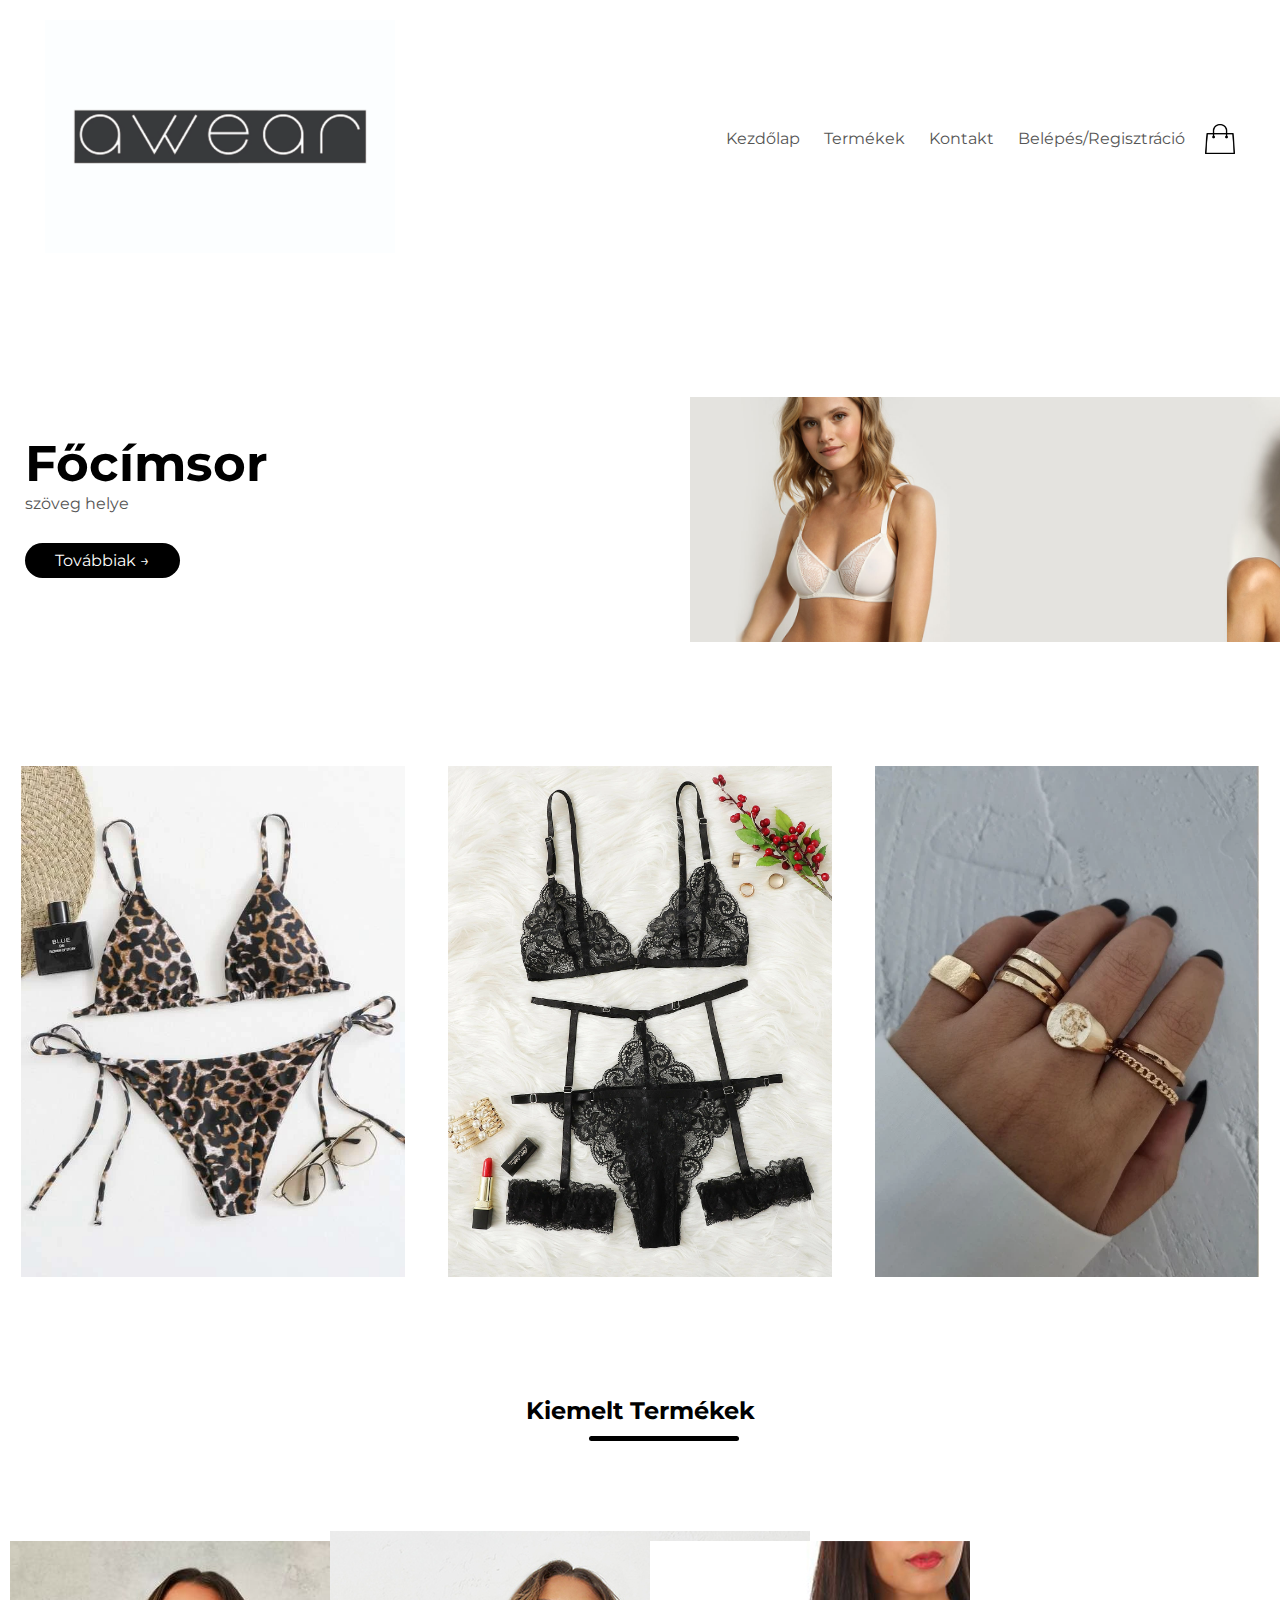
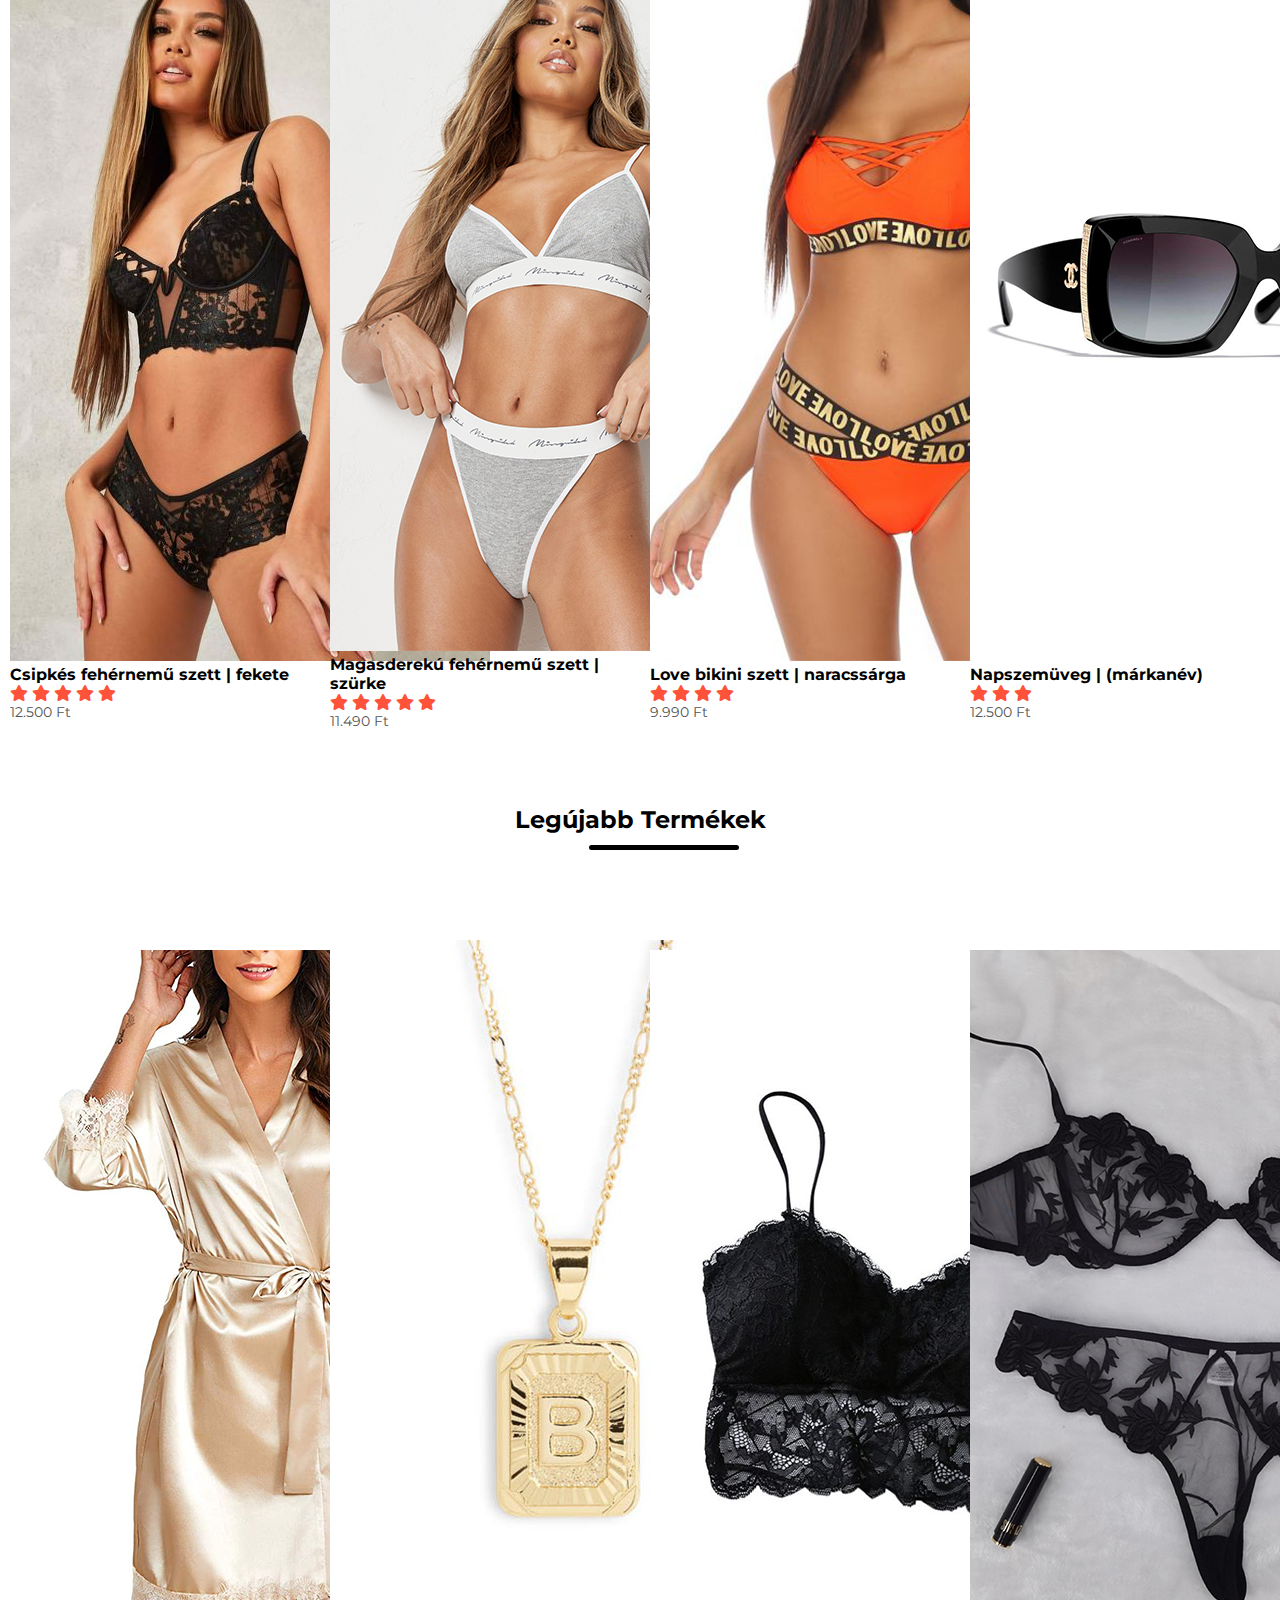
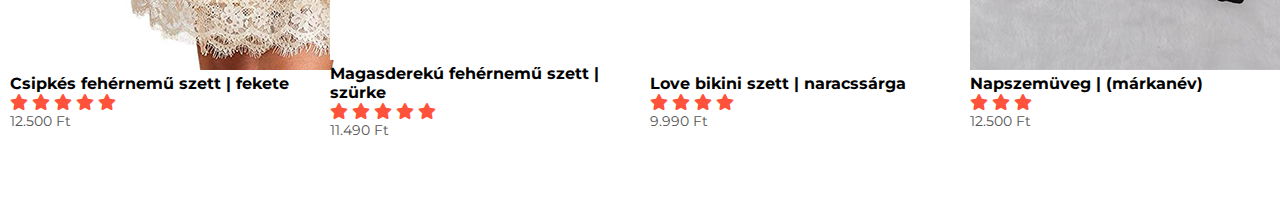
==== index.html @ 9d250541 "Add files via upload" ====
<!DOCTYPE html>
<html lang="en">
<head>
  <meta charset="utf-8">
  <title>Webshop | Ecommerce Website Design </title>
  <link rel="stylesheet" href="style.css">
  <link rel="preconnect" href="https://fonts.gstatic.com">
<link href="https://fonts.googleapis.com/css2?family=Montserrat:wght@400;500;600;700&display=swap" rel="stylesheet">
<link rel="stylesheet" href="https://pro.fontawesome.com/releases/v5.10.0/css/all.css"
</head>
<body>
  
  <div class="header">
       
  <div class="container">
    <div class="navbar">
      <div class="logo">
        <img src="Images/logo.jpg" width="350px">
      </div>
      <nav>
        <ul>
          <li><a href="">Kezdőlap</a></li>
          <li><a href="">Termékek</a></li>
          <li><a href="">Kontakt</a></li>
          <li><a href="">Belépés/Regisztráció</a></li>
        </ul>
      </nav>
      <img src="Images/cart.png" width="30px" height="30px">
    </div>
    <div class="row">
      <div class="col-2">
        <h1>Főcímsor</h1>
        <p>szöveg helye</p>
        <a href="" class="button">Továbbiak &#8594;</a>
      </div>
      <div class="col-2">
        <img src="Images/poster.jpg">
       </div>
    </div>
  </div>
  </div>
  
  <!----- featured categories ------>
    <div class="categories">
      <div class="small-contanier">
         <div class="row">
        <div class="col-3">
          <img src="Images/swimwear.webp">
        </div>
        <div class="col-3">
          <img src="Images/women.webp">  
        </div>
        <div class="col-3">
          <img src="Images/accessories.webp">
        </div>
      </div>
     
      </div>
  
  </div>

  <!----- featured products ------>  
     <div class="small-contanier">
        <h2 class="title">Kiemelt Termékek</h2>
        <div class="row">
          <div class="col-4">
            <img src="Images/featured%20lingerie.jpg">
            <h4>Csipkés fehérnemű szett | fekete</h4>
            <div class="rating">
            <i class="fa fa-star" aria-hidden="true"></i>
            <i class="fa fa-star" aria-hidden="true"></i>
            <i class="fa fa-star" aria-hidden="true"></i>
            <i class="fa fa-star" aria-hidden="true"></i>
            <i class="fa fa-star" aria-hidden="true"></i>
            </div>
            <p>12.500 Ft</p>
          </div>
          <div class="col-4">
            <img src="Images/grey%20lingerie.jpg">
            <h4>Magasderekú fehérnemű szett | szürke</h4>
            <div class="rating">
            <i class="fa fa-star" aria-hidden="true"></i>
            <i class="fa fa-star" aria-hidden="true"></i>
            <i class="fa fa-star" aria-hidden="true"></i>
            <i class="fa fa-star" aria-hidden="true"></i>
            <i class="fa fa-star" aria-hidden="true"></i>
            </div>
            <p>11.490 Ft</p>
          </div>
          <div class="col-4">
            <img src="Images/orange%20swimsuit.jpg">
            <h4>Love bikini szett | naracssárga</h4>
            <div class="rating">
            <i class="fa fa-star" aria-hidden="true"></i>
            <i class="fa fa-star" aria-hidden="true"></i>
            <i class="fa fa-star" aria-hidden="true"></i>
            <i class="fa fa-star" aria-hidden="true"></i>
            </div>
            <p>9.990 Ft</p>
          </div>
          <div class="col-4">
            <img src="Images/sunglasses.jpg">
            <h4>Napszemüveg | (márkanév) </h4>
            <div class="rating">
            <i class="fa fa-star" aria-hidden="true"></i>
            <i class="fa fa-star" aria-hidden="true"></i>
            <i class="fa fa-star" aria-hidden="true"></i>
            </div>
            <p>12.500 Ft</p>
          </div>
       </div>
       <h2 class="title">Legújabb Termékek</h2>
           <div class="row">
          <div class="col-4">
            <img src="Images/robe.jpg">
            <h4>Csipkés fehérnemű szett | fekete</h4>
            <div class="rating">
            <i class="fa fa-star" aria-hidden="true"></i>
            <i class="fa fa-star" aria-hidden="true"></i>
            <i class="fa fa-star" aria-hidden="true"></i>
            <i class="fa fa-star" aria-hidden="true"></i>
            <i class="fa fa-star" aria-hidden="true"></i>
            </div>
            <p>12.500 Ft</p>
          </div>
          <div class="col-4">
            <img src="Images/neckless.jpg">
            <h4>Magasderekú fehérnemű szett | szürke</h4>
            <div class="rating">
            <i class="fa fa-star" aria-hidden="true"></i>
            <i class="fa fa-star" aria-hidden="true"></i>
            <i class="fa fa-star" aria-hidden="true"></i>
            <i class="fa fa-star" aria-hidden="true"></i>
            <i class="fa fa-star" aria-hidden="true"></i>
            </div>
            <p>11.490 Ft</p>
          </div>
          <div class="col-4">
            <img src="Images/bralett.jpg">
            <h4>Love bikini szett | naracssárga</h4>
            <div class="rating">
            <i class="fa fa-star" aria-hidden="true"></i>
            <i class="fa fa-star" aria-hidden="true"></i>
            <i class="fa fa-star" aria-hidden="true"></i>
            <i class="fa fa-star" aria-hidden="true"></i>
            </div>
            <p>9.990 Ft</p>
          </div>
          <div class="col-4">
            <img src="Images/fekete%20szett.jpg">
            <h4>Napszemüveg | (márkanév) </h4>
            <div class="rating">
            <i class="fa fa-star" aria-hidden="true"></i>
            <i class="fa fa-star" aria-hidden="true"></i>
            <i class="fa fa-star" aria-hidden="true"></i>
            </div>
            <p>12.500 Ft</p>
          </div>
  </div>
  
  
  
</body>
</html>
---- style.css ----
* {
  margin: 0;
  padding: 0;
  box-sizing: border-box;
}
body{
  font-family: 'Montserrat', sans-serif;
}

.navbar{
    display: flex;
    align-items: center;
    padding: 20px;
}
nav{
    flex: 1;
    text-align: right;
}
nav ul{
    display: inline-block;
    list-style-type: none;
  
}
nav ul li{
    display: inline-block;
    margin-right: 20px;
}
a{
    text-decoration: none;
    color: #555;
}
p{
    color: #555;
}
.container{
    max-width: 1300px;
    margin: auto;
    padding-left: 25px;
    padding-right: 25px;
}
.row{
    display: flex;
  align-items: center;
  flex-wrap: wrap;
  justify-content: space-around;
}
.col-2{
    flex-basis: 50%;
  min-width: 300px;
}
.col-2 img{
    max-width: 150%;
    padding: 50px; 0;
}
.col-2 h1{
    font-size: 50px;
    line-height: 60px;
}
.button{
    display: inline-block;
    background: #000000;
    color: #fff;
    padding: 8px 30px;
    margin: 30px 0;
    border-radius: 30px;
    transition: background 0.5s;
}
.button:hover{
    background: #979797;
}
.header{
    background: radial-gradient(#fff, #fff);
}
.header .row{
    margin-top: 70px;
}

.categories{
    margin: 70px 0;
}
.col-3{
    flex-basis: 30%;
    min-width: 250px;
  margin-bottom: 30px;
}
.col-3 img{
    width: 100%;
}
.small-container{
    max-width: 1080px;
    margin: auto;
    padding-left: 25px;
    padding-right: 25px;
}
.col-4{
    flex-basis: 25%;
    padding: 10px;
    min-width: 200px;
    margin-bottom: 50px;
    transition: transform 0.5s;
}
.col-4 img{
}
.title{
    text-align: center;
    margin: 0 auto 80px;
    position: relative;
    line-height: 60px;
    color: #000000;
  
}
.title::after{
    content: '';
    background: #000000;
    width: 150px;
    height: 5px;
    border-radius: 5px;
    position: absolute;
    bottom: 0;
    left: 46%;
    transform: translateX(-50);
}
.h4{
    color: #000000;
    font-weight: normal;
}
.col-4 p{
    font-size: 14px;
}
.rating .fa{
    color: #ff523b;
}
.col-4:hover{
    transform: translateY(-5px);
}
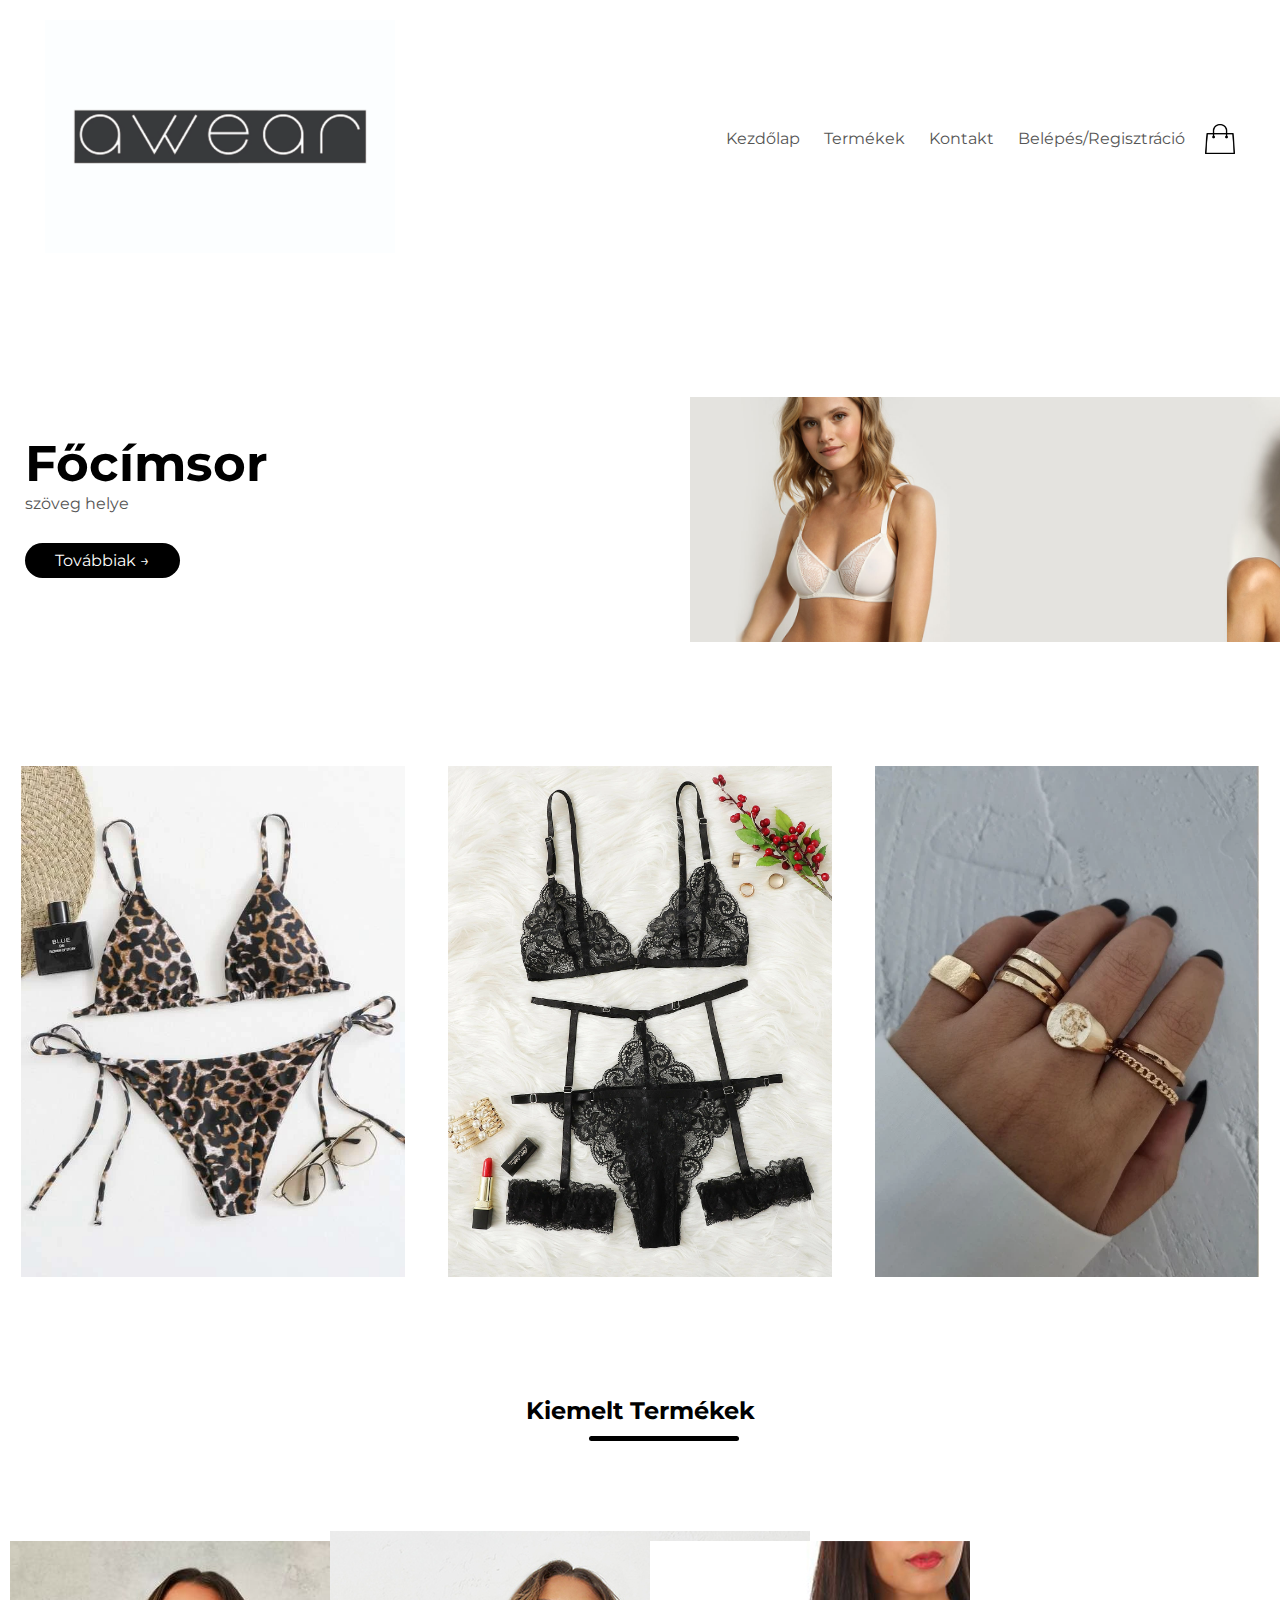
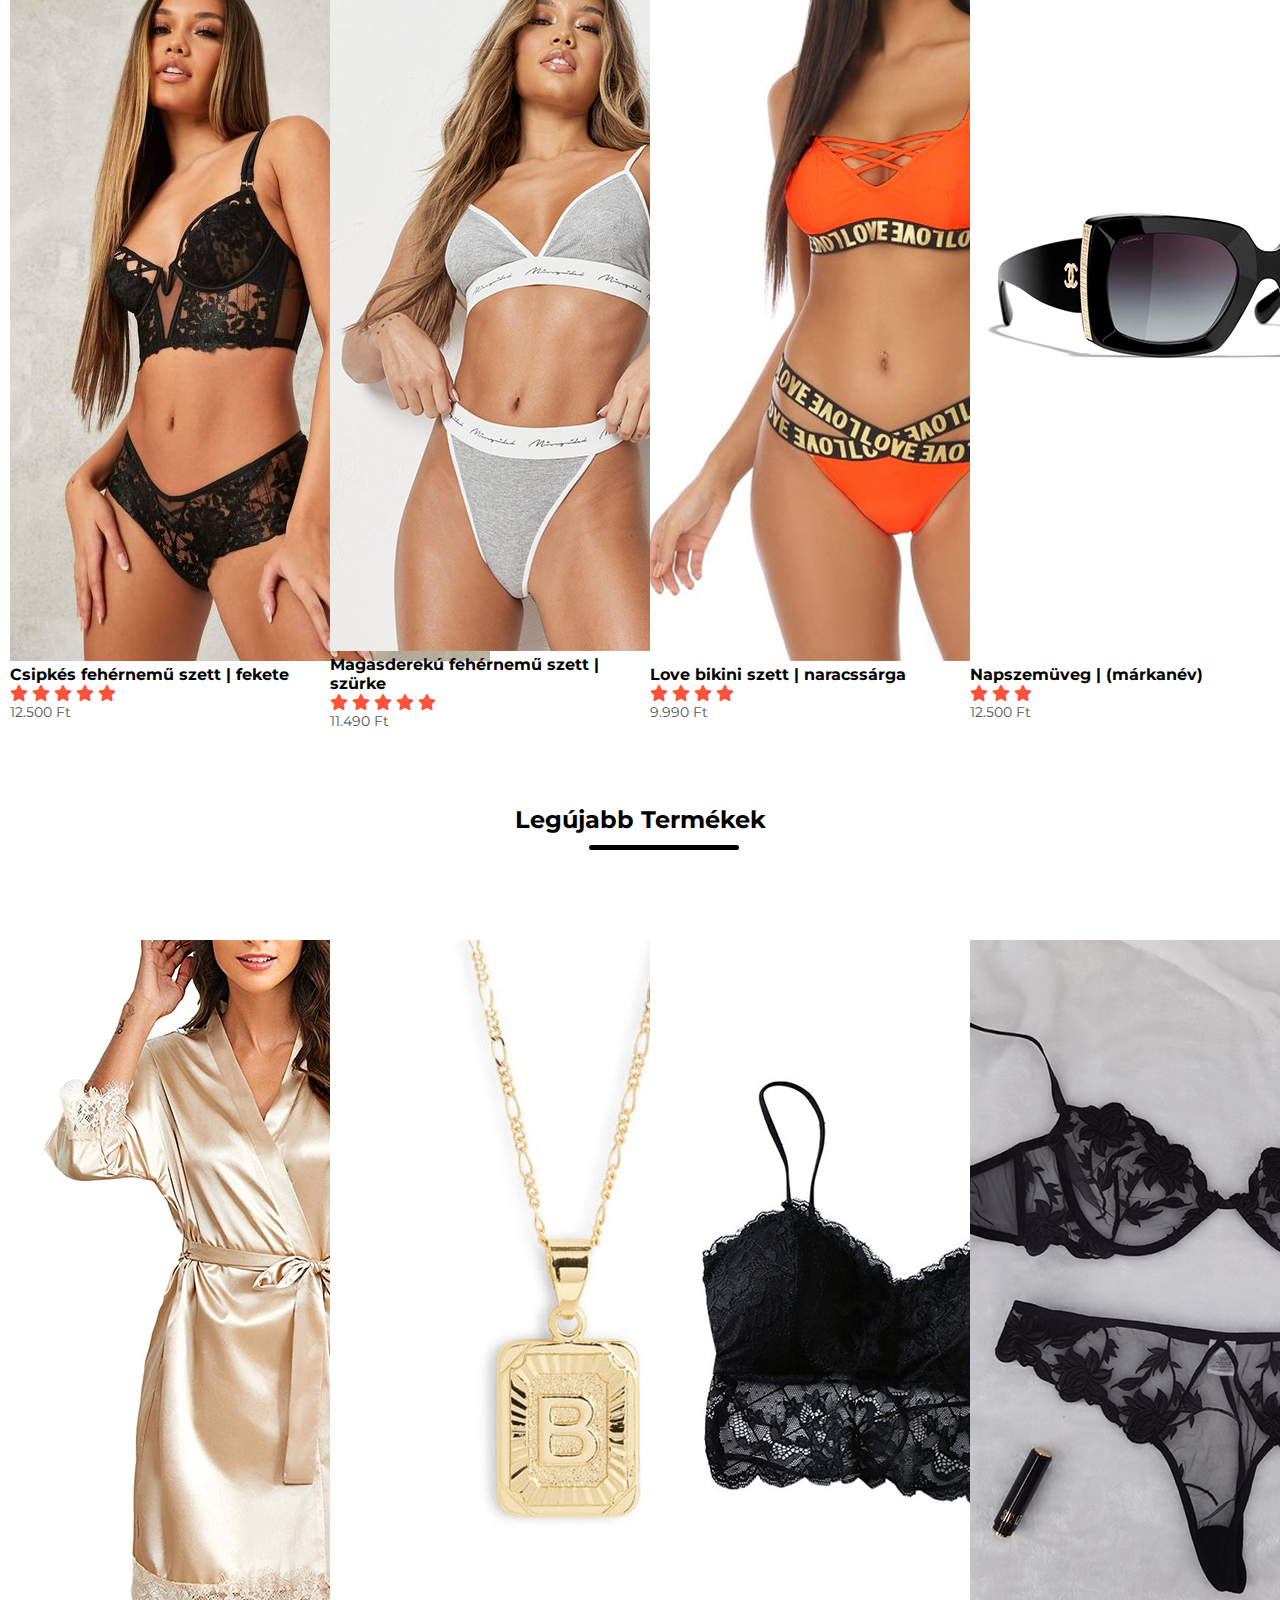
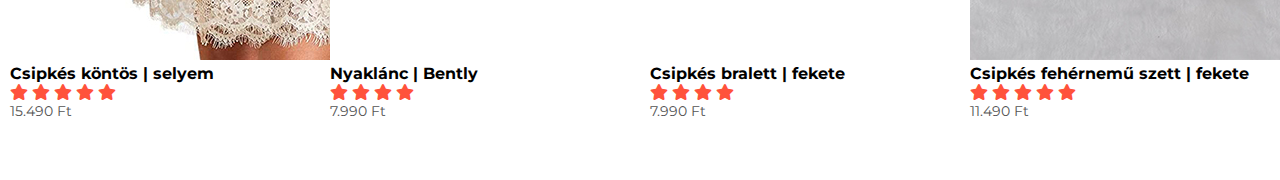
==== commit 6bfda9dd: "Add files via upload" ====
--- a/index.html
+++ b/index.html
@@ -113,7 +113,7 @@
            <div class="row">
           <div class="col-4">
             <img src="Images/robe.jpg">
-            <h4>Csipkés fehérnemű szett | fekete</h4>
+            <h4>Csipkés köntös | selyem</h4>
             <div class="rating">
             <i class="fa fa-star" aria-hidden="true"></i>
             <i class="fa fa-star" aria-hidden="true"></i>
@@ -121,11 +121,33 @@
             <i class="fa fa-star" aria-hidden="true"></i>
             <i class="fa fa-star" aria-hidden="true"></i>
             </div>
-            <p>12.500 Ft</p>
+            <p>15.490 Ft</p>
           </div>
           <div class="col-4">
             <img src="Images/neckless.jpg">
-            <h4>Magasderekú fehérnemű szett | szürke</h4>
+            <h4>Nyaklánc | Bently </h4>
+            <div class="rating">
+            <i class="fa fa-star" aria-hidden="true"></i>
+            <i class="fa fa-star" aria-hidden="true"></i>
+            <i class="fa fa-star" aria-hidden="true"></i>
+            <i class="fa fa-star" aria-hidden="true"></i>
+            </div>
+            <p>7.990 Ft</p>
+          </div>
+          <div class="col-4">
+            <img src="Images/bralett.jpg">
+            <h4>Csipkés bralett | fekete</h4>
+            <div class="rating">
+            <i class="fa fa-star" aria-hidden="true"></i>
+            <i class="fa fa-star" aria-hidden="true"></i>
+            <i class="fa fa-star" aria-hidden="true"></i>
+            <i class="fa fa-star" aria-hidden="true"></i>
+            </div>
+            <p>7.990 Ft</p>
+          </div>
+          <div class="col-4">
+            <img src="Images/fekete%20szett.jpg">
+            <h4>Csipkés fehérnemű szett | fekete </h4>
             <div class="rating">
             <i class="fa fa-star" aria-hidden="true"></i>
             <i class="fa fa-star" aria-hidden="true"></i>
@@ -135,27 +157,6 @@
             </div>
             <p>11.490 Ft</p>
           </div>
-          <div class="col-4">
-            <img src="Images/bralett.jpg">
-            <h4>Love bikini szett | naracssárga</h4>
-            <div class="rating">
-            <i class="fa fa-star" aria-hidden="true"></i>
-            <i class="fa fa-star" aria-hidden="true"></i>
-            <i class="fa fa-star" aria-hidden="true"></i>
-            <i class="fa fa-star" aria-hidden="true"></i>
-            </div>
-            <p>9.990 Ft</p>
-          </div>
-          <div class="col-4">
-            <img src="Images/fekete%20szett.jpg">
-            <h4>Napszemüveg | (márkanév) </h4>
-            <div class="rating">
-            <i class="fa fa-star" aria-hidden="true"></i>
-            <i class="fa fa-star" aria-hidden="true"></i>
-            <i class="fa fa-star" aria-hidden="true"></i>
-            </div>
-            <p>12.500 Ft</p>
-          </div>
   </div>
   
   
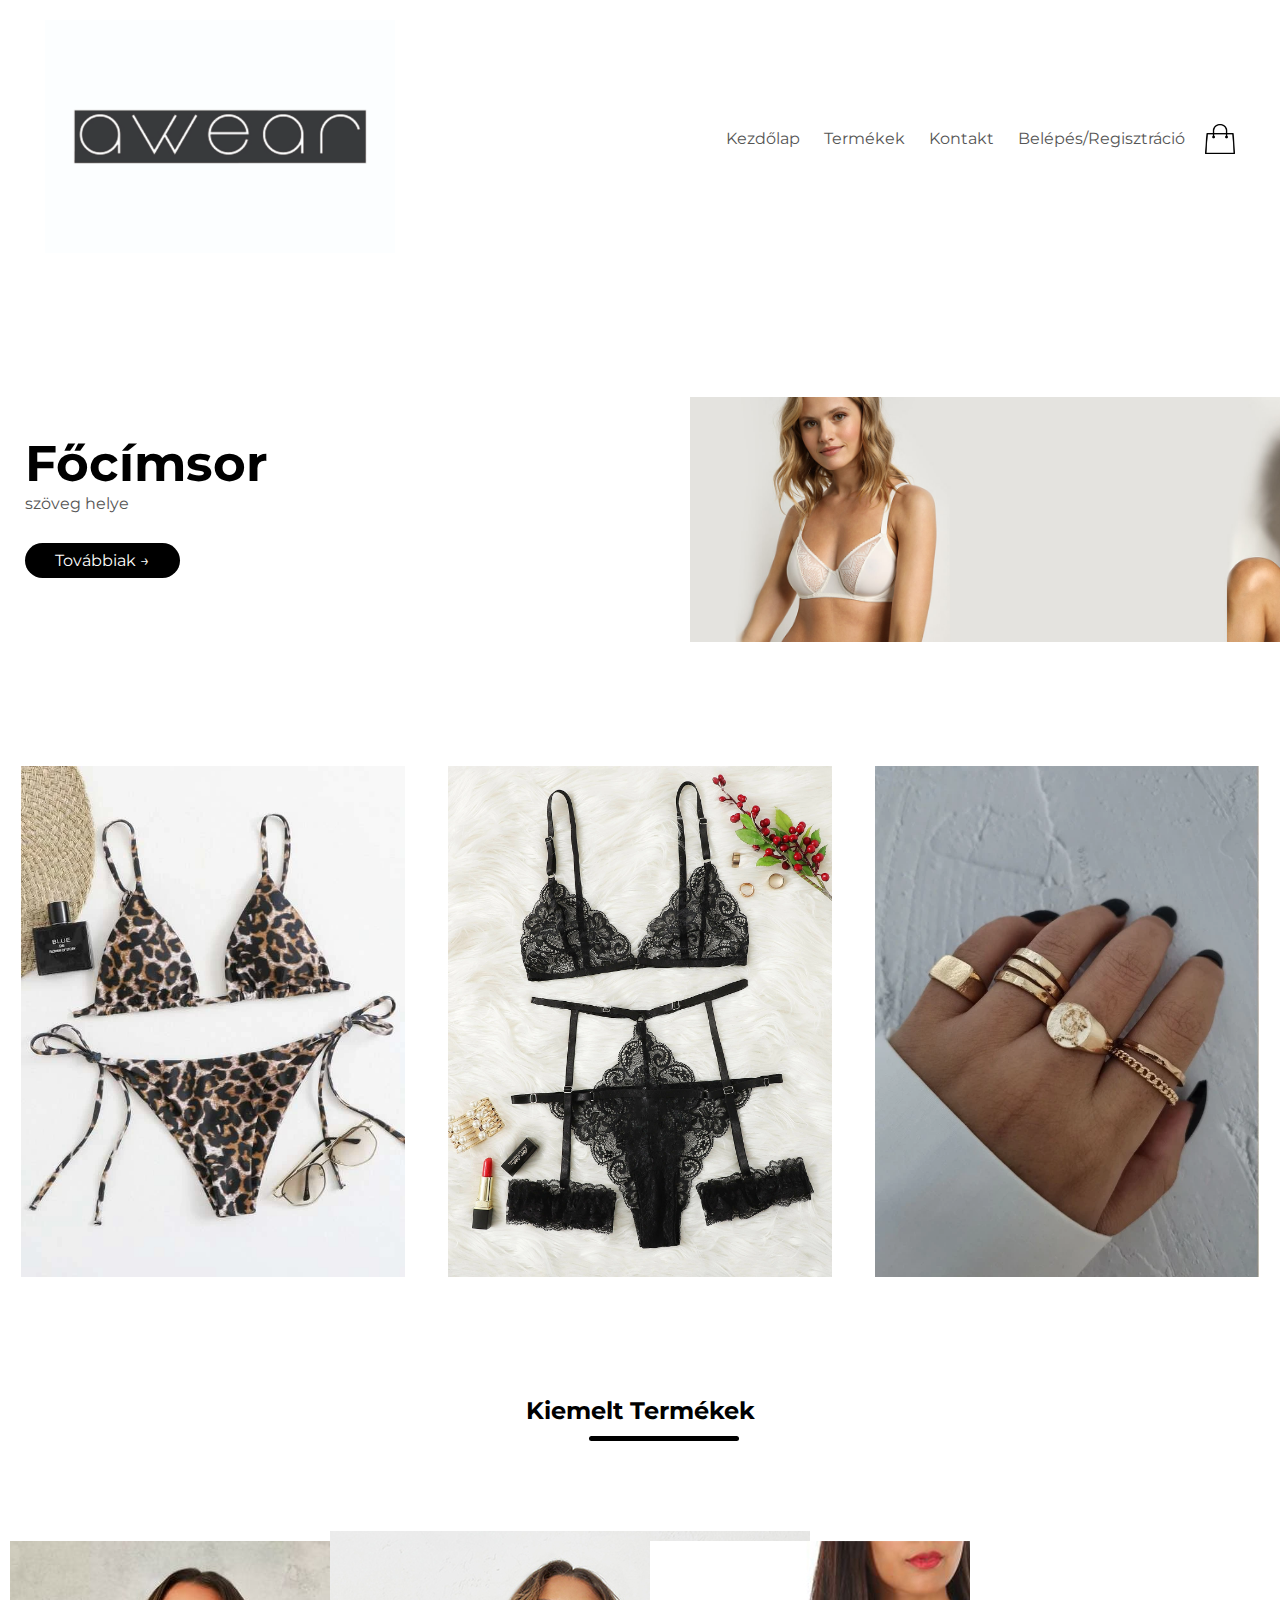
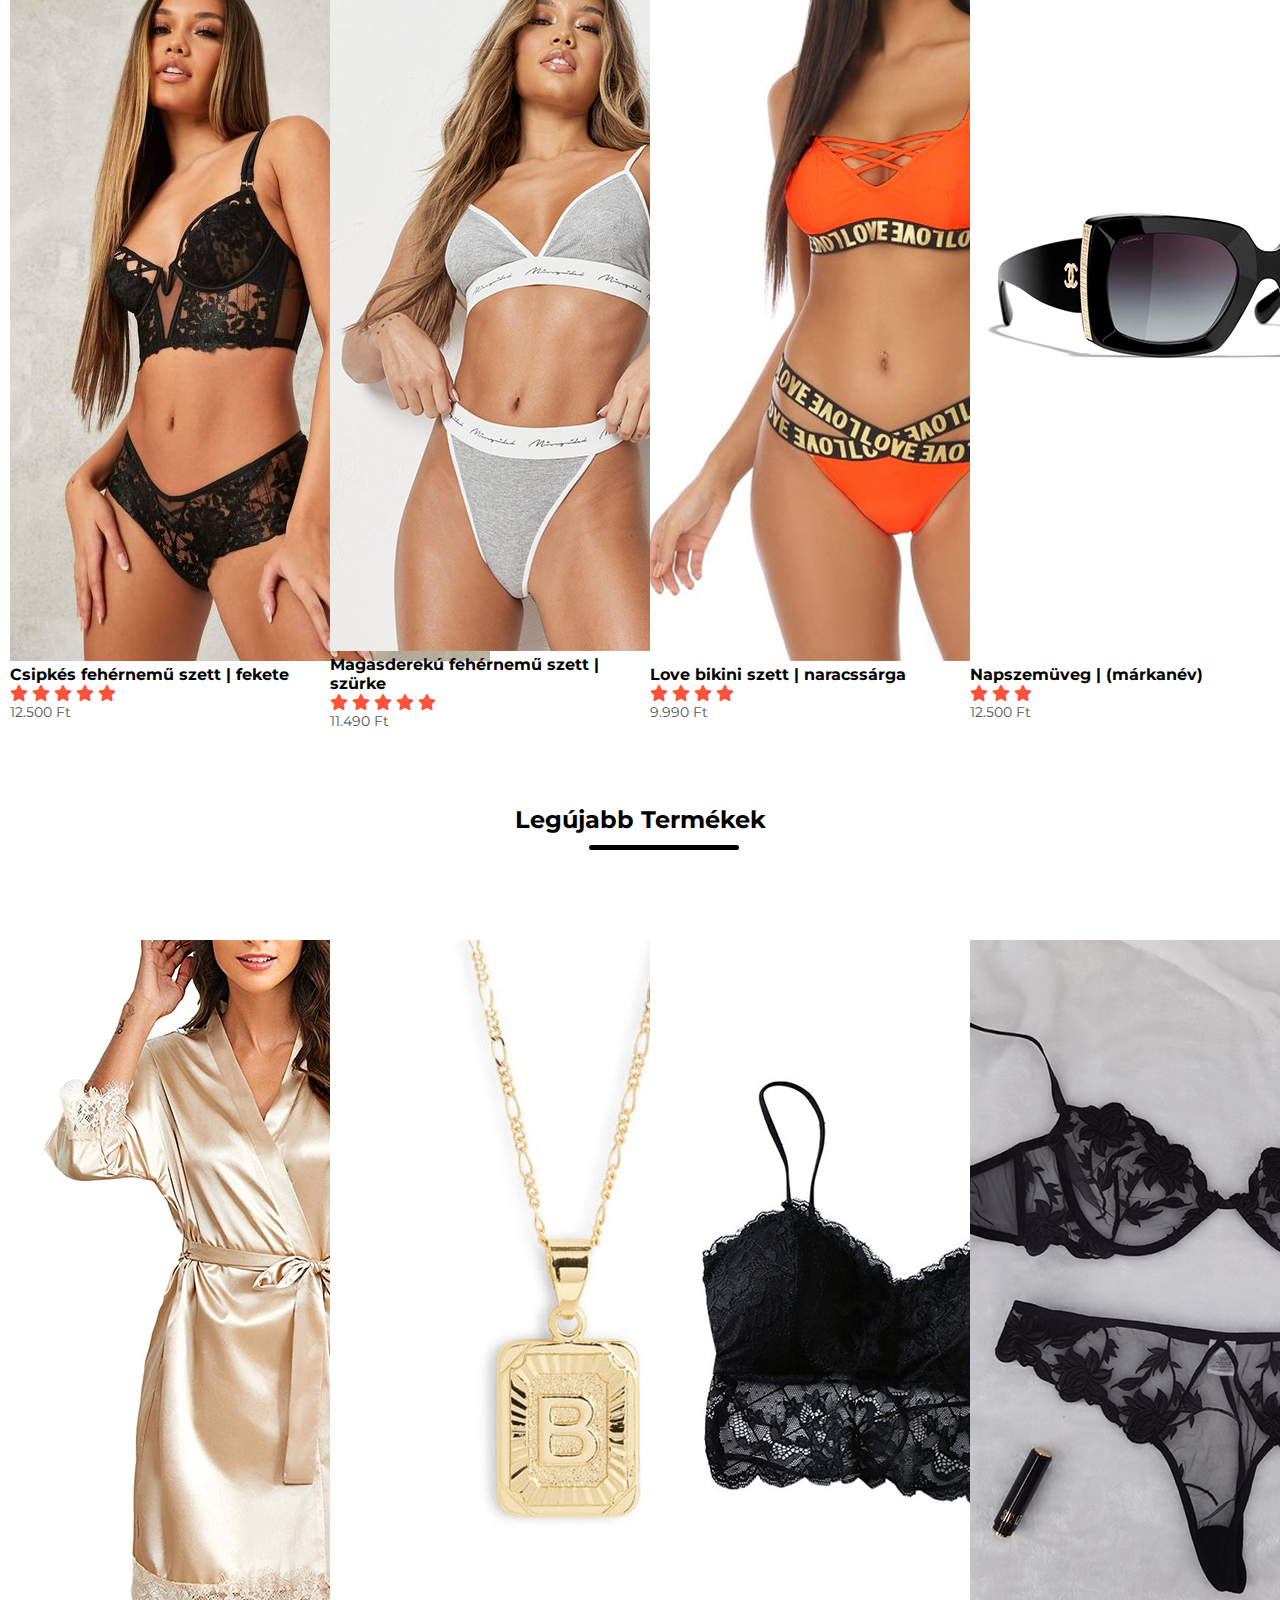
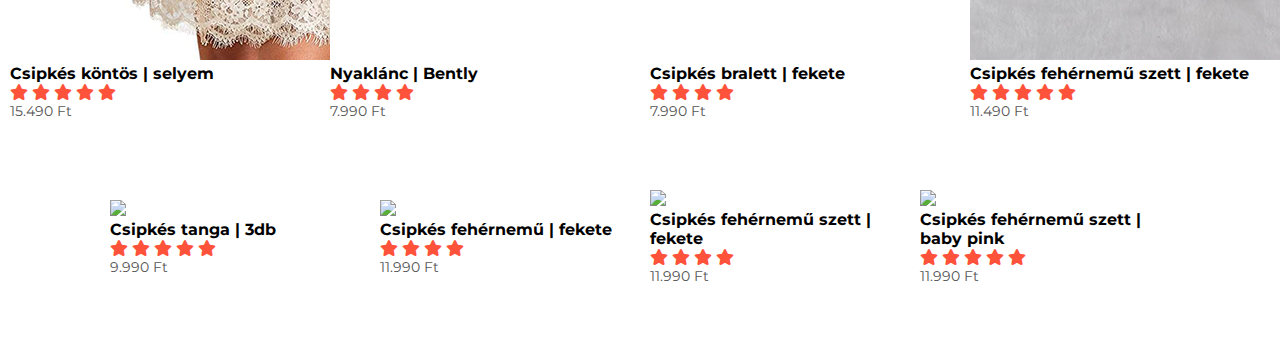
==== commit 2fdad4f7: "Add files via upload" ====
--- a/index.html
+++ b/index.html
@@ -157,6 +157,53 @@
             </div>
             <p>11.490 Ft</p>
           </div>
+              <div class="row">
+          <div class="col-4">
+            <img src="Images/picture%201.jpg">
+            <h4>Csipkés tanga | 3db</h4>
+            <div class="rating">
+            <i class="fa fa-star" aria-hidden="true"></i>
+            <i class="fa fa-star" aria-hidden="true"></i>
+            <i class="fa fa-star" aria-hidden="true"></i>
+            <i class="fa fa-star" aria-hidden="true"></i>
+            <i class="fa fa-star" aria-hidden="true"></i>
+            </div>
+            <p>9.990 Ft</p>
+          </div>
+          <div class="col-4">
+            <img src="Images/picture%202.jpg">
+            <h4>Csipkés fehérnemű | fekete </h4>
+            <div class="rating">
+            <i class="fa fa-star" aria-hidden="true"></i>
+            <i class="fa fa-star" aria-hidden="true"></i>
+            <i class="fa fa-star" aria-hidden="true"></i>
+            <i class="fa fa-star" aria-hidden="true"></i>
+            </div>
+            <p>11.990 Ft</p>
+          </div>
+          <div class="col-4">
+            <img src="Images/picture%203.jpg">
+            <h4>Csipkés fehérnemű szett | fekete</h4>
+            <div class="rating">
+            <i class="fa fa-star" aria-hidden="true"></i>
+            <i class="fa fa-star" aria-hidden="true"></i>
+            <i class="fa fa-star" aria-hidden="true"></i>
+            <i class="fa fa-star" aria-hidden="true"></i>
+            </div>
+            <p>11.990 Ft</p>
+          </div>
+          <div class="col-4">
+            <img src="Images/picture%204.jpg">
+            <h4>Csipkés fehérnemű szett | baby pink </h4>
+            <div class="rating">
+            <i class="fa fa-star" aria-hidden="true"></i>
+            <i class="fa fa-star" aria-hidden="true"></i>
+            <i class="fa fa-star" aria-hidden="true"></i>
+            <i class="fa fa-star" aria-hidden="true"></i>
+            <i class="fa fa-star" aria-hidden="true"></i>
+            </div>
+            <p>11.990 Ft</p>
+          </div>
   </div>
   
   
--- a/style.css
+++ b/style.css
@@ -131,5 +131,5 @@
     color: #ff523b;
 }
 .col-4:hover{
-    transform: translateY(-5px);
+    transform: translateY(-12px);
 }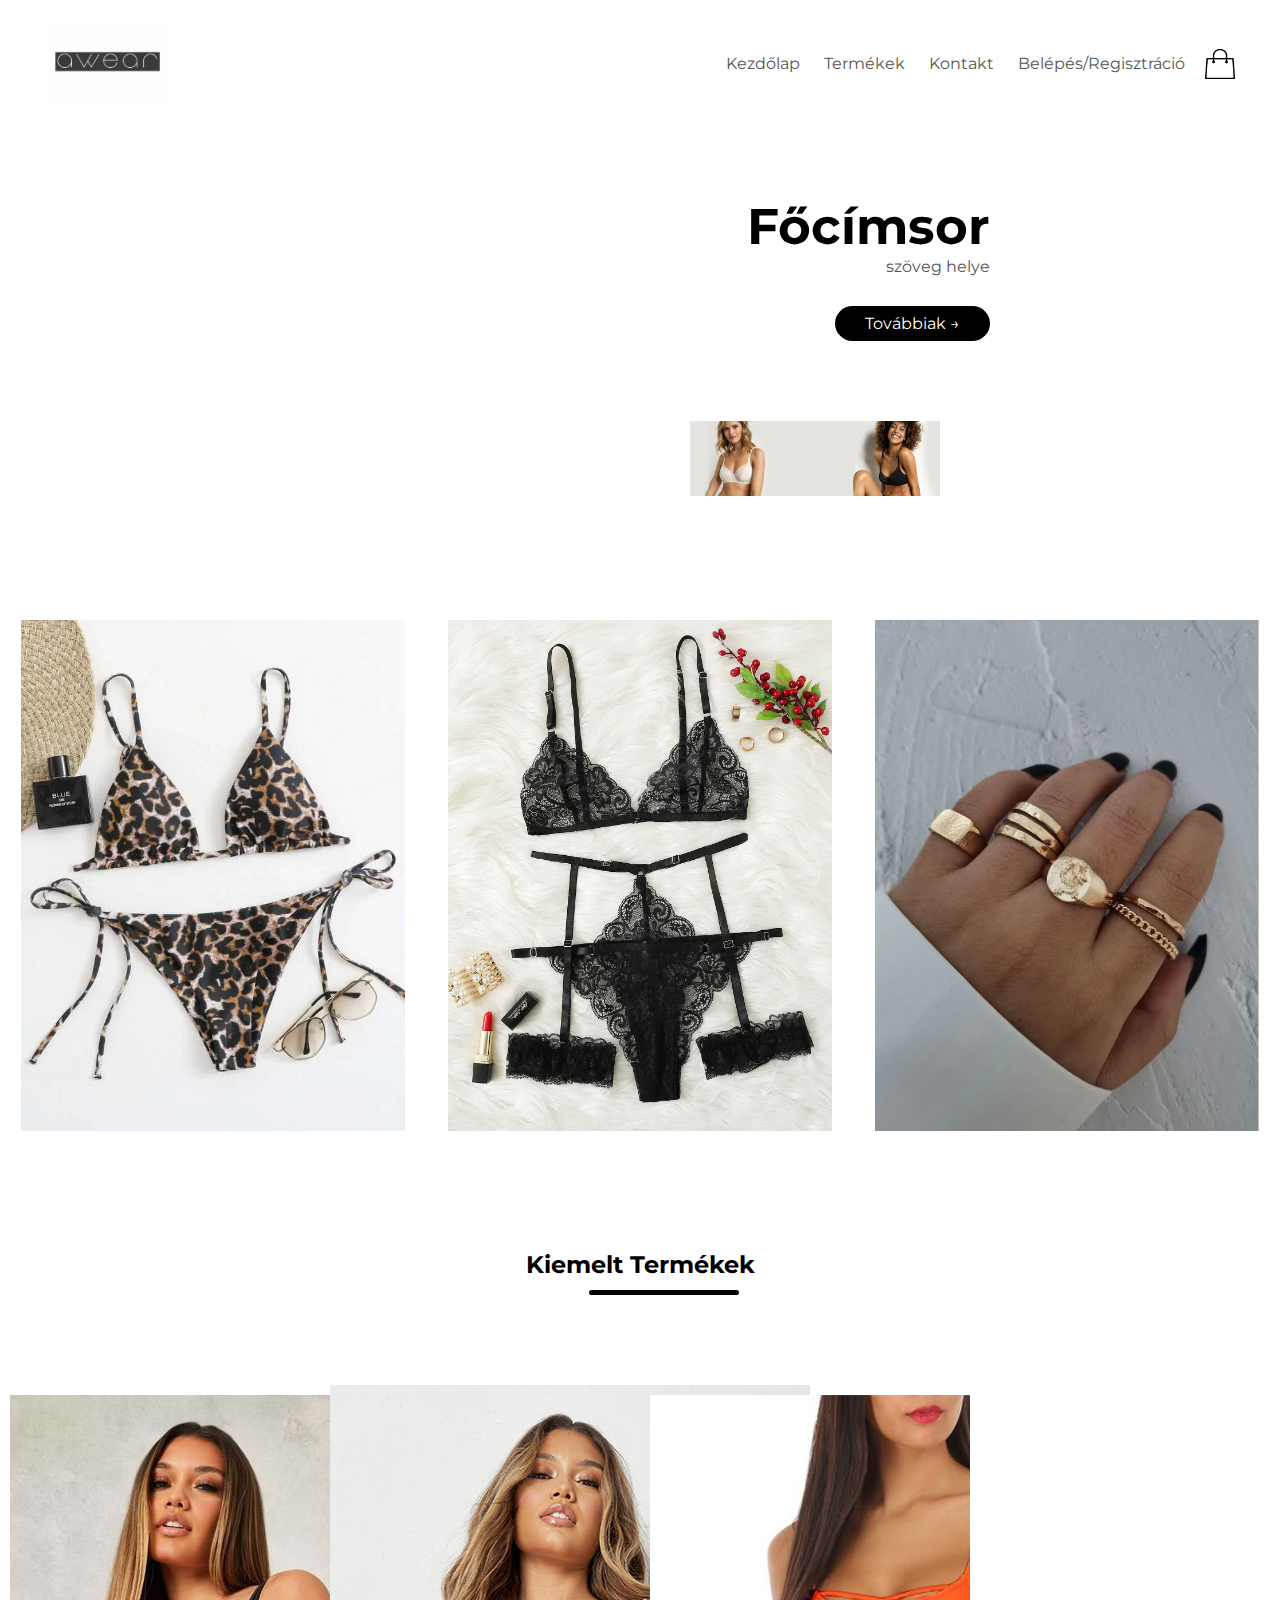
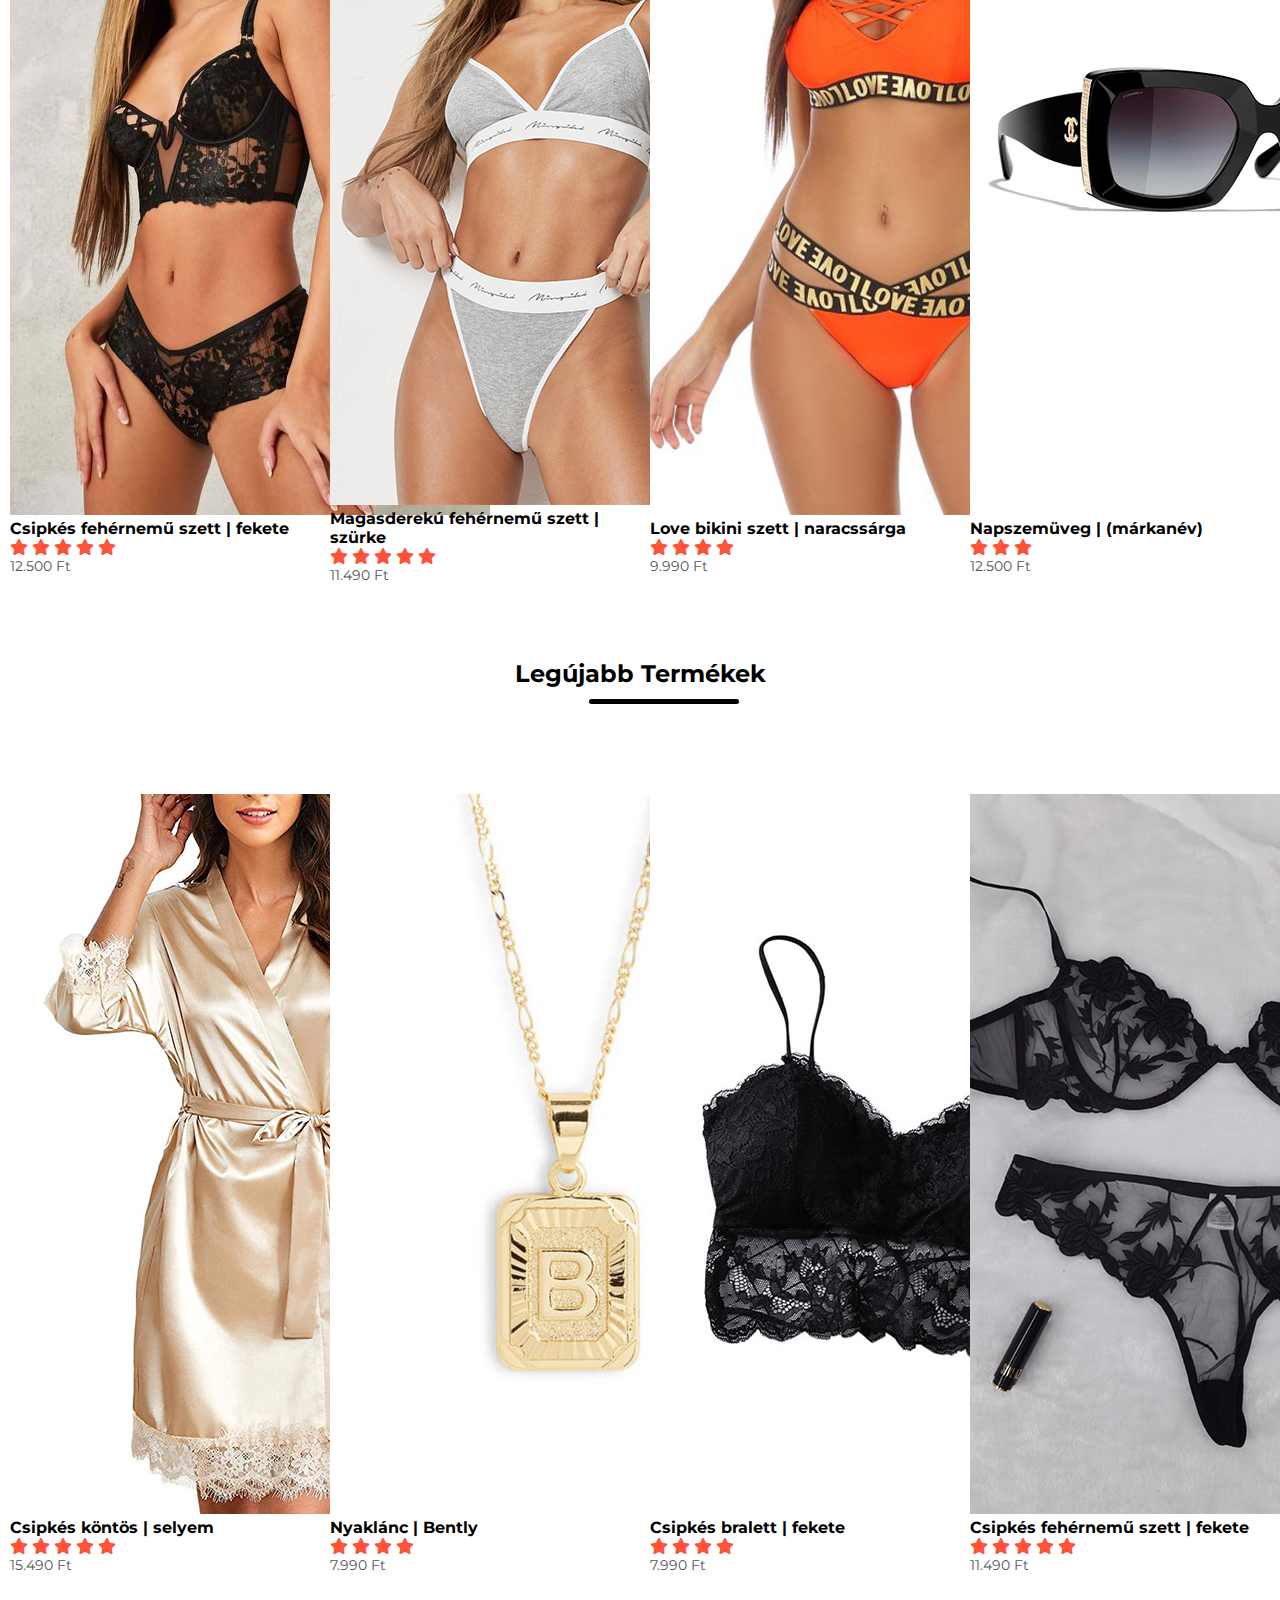
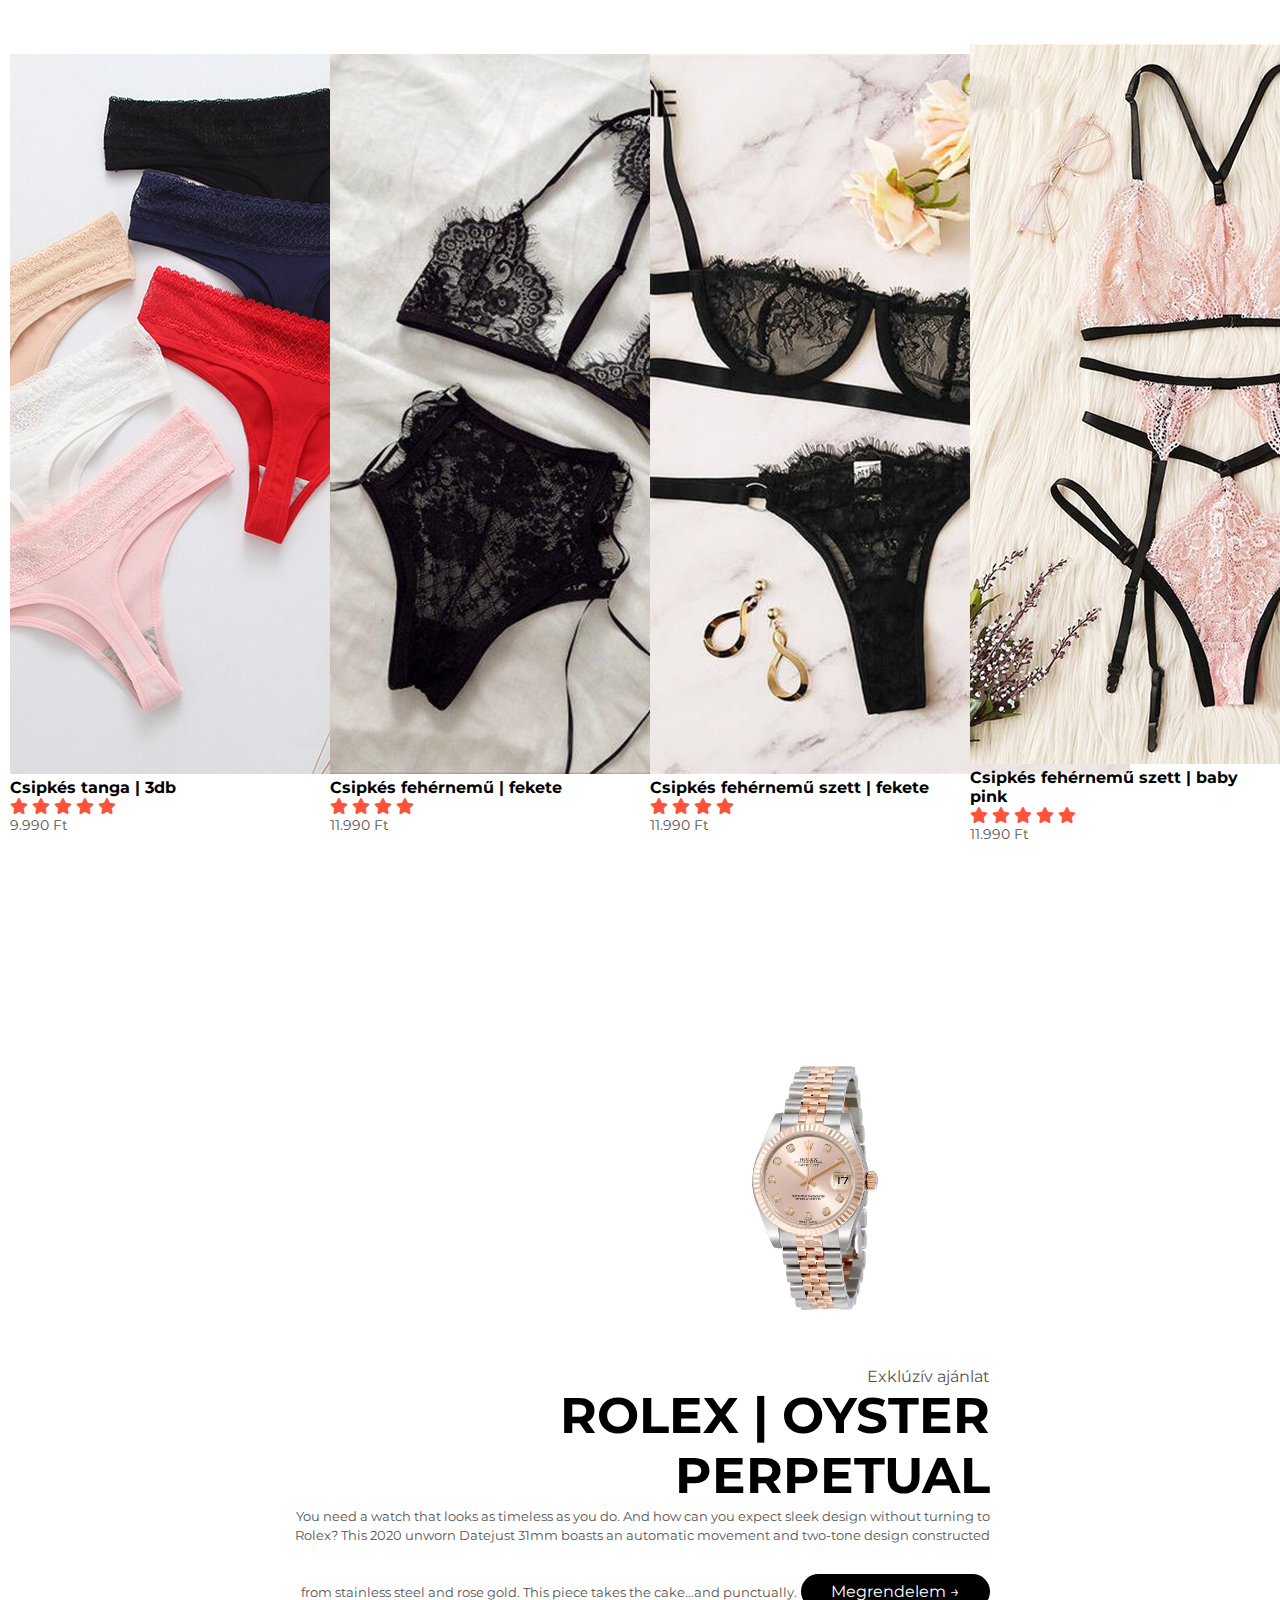
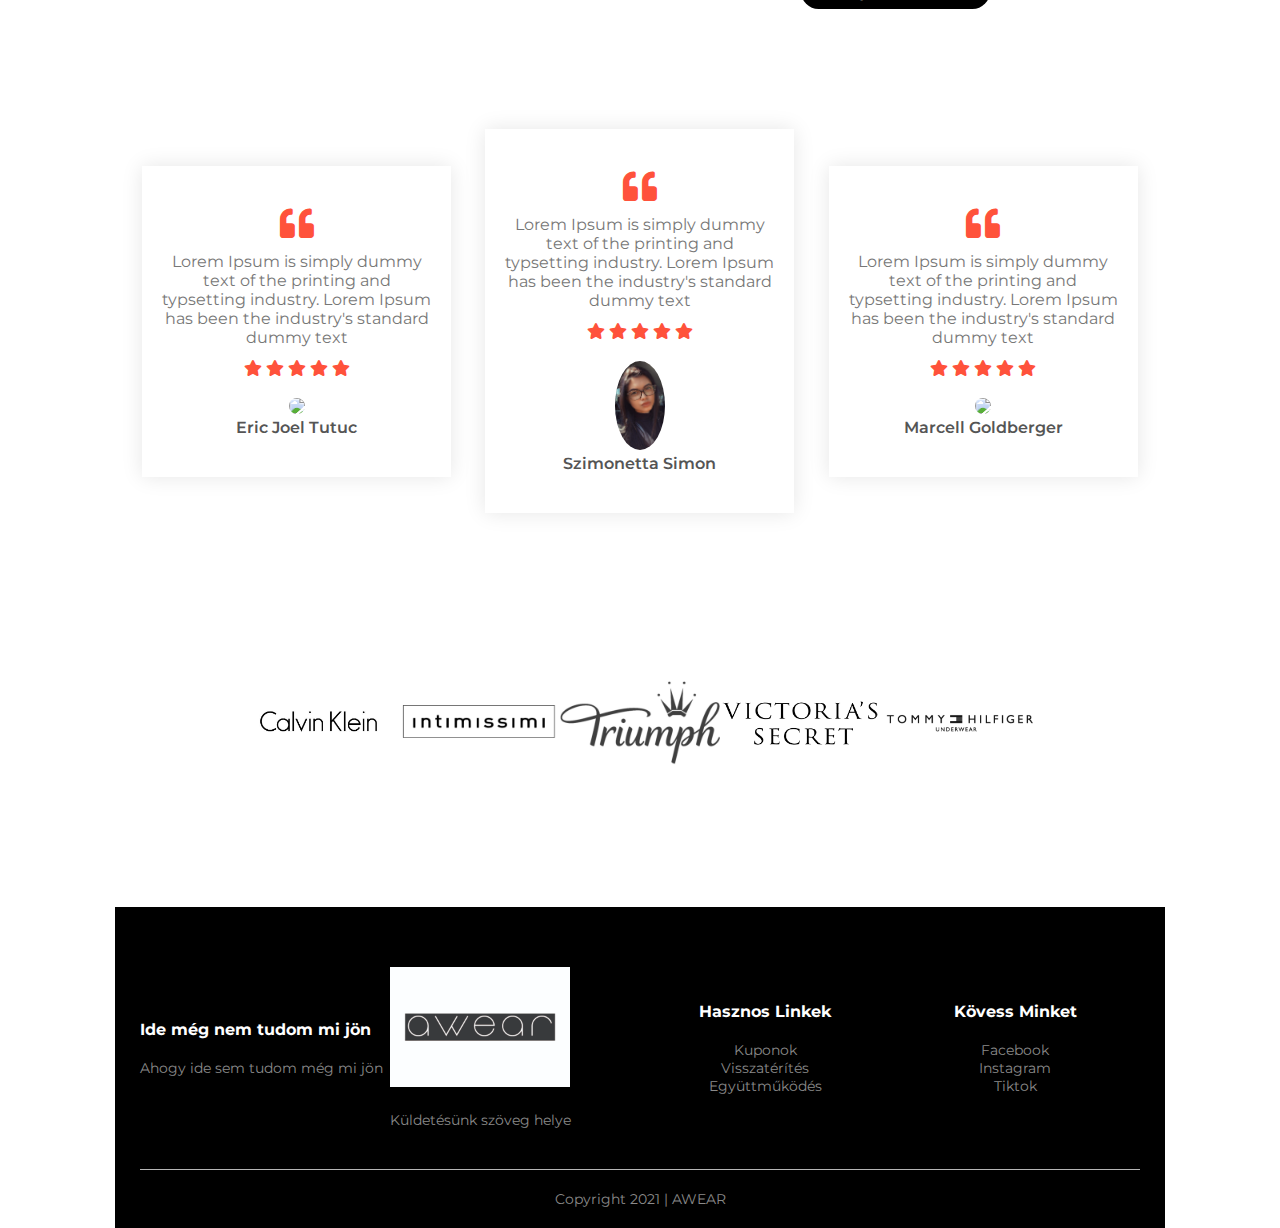
==== commit a41c1796: "Add files via upload" ====
--- a/index.html
+++ b/index.html
@@ -2,7 +2,7 @@
 <html lang="en">
 <head>
   <meta charset="utf-8">
-  <title>Webshop | Ecommerce Website Design </title>
+  <title>AWEAR | Ecommerce Website </title>
   <link rel="stylesheet" href="style.css">
   <link rel="preconnect" href="https://fonts.gstatic.com">
 <link href="https://fonts.googleapis.com/css2?family=Montserrat:wght@400;500;600;700&display=swap" rel="stylesheet">
@@ -15,10 +15,10 @@
   <div class="container">
     <div class="navbar">
       <div class="logo">
-        <img src="Images/logo.jpg" width="350px">
+        <img src="Images/logo.jpg" width="125px">
       </div>
       <nav>
-        <ul>
+        <ul id="MenuItems">
           <li><a href="">Kezdőlap</a></li>
           <li><a href="">Termékek</a></li>
           <li><a href="">Kontakt</a></li>
@@ -26,6 +26,7 @@
         </ul>
       </nav>
       <img src="Images/cart.png" width="30px" height="30px">
+      <img src="Images/menu-oval.png" class="menu-icon" onclick="menutoggle()">
     </div>
     <div class="row">
       <div class="col-2">
@@ -206,7 +207,143 @@
           </div>
   </div>
   
-  
-  
+  <!----- offer ------>
+             
+      <div class="offer">
+          <div class="small-container">
+            <div class="row">
+              <div class="col-2">
+                <img src="Images/exkl%C3%BAz%C3%ADv.jpg" class="offer-img">
+              </div>
+              <div class="col-2">
+                <p> Exklúzív ajánlat</p>
+                <h1>ROLEX | OYSTER PERPETUAL</h1>
+                <small>You need a watch that looks as timeless as you do. And how can you expect sleek design without turning to Rolex? This 2020 unworn Datejust 31mm boasts an automatic movement and two-tone design constructed from stainless steel and rose gold. This piece takes the cake...and punctually.</small>
+                <a href="" class="button"> Megrendelem &#8594;</a>
+              </div>
+                
+            </div>
+        </div>
+     </div>
+  
+             
+   <!-------- testimonial -------->
+      <div class="testimonial">
+        <div class="small-container">
+          <div class="row">
+            <div class="col-3">
+              <i class="fa fa-quote-left"></i>
+              <p>Lorem Ipsum is simply dummy text of the printing and typsetting industry. Lorem Ipsum has been the industry's standard dummy text</p>
+              <div class="rating">
+              <i class="fa fa-star" ></i>
+              <i class="fa fa-star" ></i>
+              <i class="fa fa-star" ></i>
+              <i class="fa fa-star" ></i>
+              <i class="fa fa-star" ></i>
+              </div>
+              <img src="Images/felhaszn%C3%A1l%C3%B3-1.jpg">
+              <h3>Eric Joel Tutuc</h3>
+            </div>
+             <div class="col-3">
+              <i class="fa fa-quote-left"></i>
+              <p>Lorem Ipsum is simply dummy text of the printing and typsetting industry. Lorem Ipsum has been the industry's standard dummy text</p>
+              <div class="rating">
+              <i class="fa fa-star" ></i>
+              <i class="fa fa-star" ></i>
+              <i class="fa fa-star" ></i>
+              <i class="fa fa-star" ></i>
+              <i class="fa fa-star" ></i>
+              </div>
+              <img src="Images/felhaszn%C3%A1l%C3%B3-3.jpeg">
+              <h3>Szimonetta Simon</h3>
+            </div>
+             <div class="col-3">
+              <i class="fa fa-quote-left"></i>
+              <p>Lorem Ipsum is simply dummy text of the printing and typsetting industry. Lorem Ipsum has been the industry's standard dummy text</p>
+              <div class="rating">
+              <i class="fa fa-star" ></i>
+              <i class="fa fa-star" ></i>
+              <i class="fa fa-star" ></i>
+              <i class="fa fa-star" ></i>
+              <i class="fa fa-star" ></i>
+              </div>
+              <img src="Images/felhaszn%C3%A1l%C3%B3-2.jpg">
+              <h3>Marcell Goldberger</h3>
+            </div>
+          </div>
+         </div>   
+        </div>
+    <!---------- márkák ---------->         
+          <div class="brands">
+             <div class="small-container">
+              <div class="row">
+               <div class="col-5">
+                  <img src="Images/m%C3%A1rka-logo-1.jpg">
+                </div>
+                <div class="col-5">
+                  <img src="Images/m%C3%A1rka-logo-2.png">
+                </div>
+                <div class="col-5">
+                  <img src="Images/m%C3%A1rka-logo-3.jpg">
+                </div>
+                <div class="col-5">
+                  <img src="Images/m%C3%A1rka-logo-4.png">
+                </div>
+                <div class="col-5">
+                  <img src="Images/m%C3%A1rka-logo-5.png">
+                </div>
+               </div>
+            </div>
+          </div>
+  <!---------- footer ---------->
+        <div class="footer">
+          <div class="container">
+            <div class="row">
+              <div class="footer-col-1">
+                <h3>Ide még nem tudom mi jön</h3>
+                <p>Ahogy ide sem tudom még mi jön</p>
+              </div>
+              <div class="footer-col-2">
+                <img src="Images/logo.jpg">
+                <p>Küldetésünk szöveg helye</p>
+              </div>
+              <div class="footer-col-3">
+                <h3>Hasznos Linkek</h3>
+                <ul>
+                  <li>Kuponok</li>
+                  <li>Visszatérítés</li>
+                  <li>Együttműködés</li>
+                </ul>
+              </div>
+              <div class="footer-col-4">
+                <h3>Kövess Minket</h3>
+                <ul>
+                  <li>Facebook</li>
+                  <li>Instagram</li>
+                  <li>Tiktok</li>
+                </ul>
+              </div>
+            </div>
+            <hr>
+            <p class="copyright">Copyright 2021 | AWEAR</p>
+          </div>
+        </div>
+  <!---------- js for toggle menu ---------->
+        <script>
+             var MenuItmes = document.getElementById("MenuItems");
+            
+             MenuItems.style.maxHeight = "0px";
+          
+             function menutoggle(){
+                  if(MenuItems.style.maxHeight == "0px")
+                    {
+                        MenuItems.style.maxHeight = "200px";
+                    }
+                  else
+                    {
+                        MenuItems.style.maxHeight = "0px";
+                    }
+             }
+             </script>
 </body>
 </html>--- a/style.css
+++ b/style.css
@@ -33,23 +33,24 @@
     color: #555;
 }
 .container{
-    max-width: 1300px;
+    max-width: 100%;
     margin: auto;
     padding-left: 25px;
     padding-right: 25px;
 }
 .row{
     display: flex;
-  align-items: center;
-  flex-wrap: wrap;
-  justify-content: space-around;
+    align-items: center;
+    flex-wrap: wrap;
+    justify-content: space-around;
 }
 .col-2{
     flex-basis: 50%;
-  min-width: 300px;
+    min-width: 700px;
+    text-align: right;
 }
 .col-2 img{
-    max-width: 150%;
+    max-width: 50%;
     padding: 50px; 0;
 }
 .col-2 h1{
@@ -58,7 +59,7 @@
 }
 .button{
     display: inline-block;
-    background: #000000;
+    background: #000;
     color: #fff;
     padding: 8px 30px;
     margin: 30px 0;
@@ -111,7 +112,7 @@
 }
 .title::after{
     content: '';
-    background: #000000;
+    background: #000;
     width: 150px;
     height: 5px;
     border-radius: 5px;
@@ -132,4 +133,144 @@
 }
 .col-4:hover{
     transform: translateY(-12px);
+}
+/*------ offer ------*/
+.offer{
+    background: radial-gradient(#fff, #fff);
+    margin-top: 80px;
+    padding: 30px 0;   
+}
+.offer img{
+    
+}
+small{
+    color: #555;
+}
+.testimonial{
+    padding-top: 60px;
+}
+.testimonial .col-3{
+    text-align: center;
+    padding: 40px 20px;
+    box-shadow: 0 0 20px 0px rgba(0,0,0,0.1);
+    cursor: pointer;
+    transition: transform 0.5s;
+}
+.testimonial .col-3 img{
+    width: 50px;
+    margin-top: 20px;
+    border-radius: 100%;
+   
+}
+.testimonial .col-3:hover{
+    transform: translateY(-10px);
+}
+.fa.fa-quote-left{
+    font-size: 34px;
+    color: #ff523b
+}
+.col-3 p{
+    fonts-size: 12px;
+    margin: 12px 0;
+    color: #777;
+}
+.testimonial .col-3 h3{
+    font-weight: 600;
+    color: #555;
+    font-size: 16px;
+}
+/*----------márkák----------*/
+.brands{
+  margin: 100px auto;
+}
+.col-5{
+    width: 160px;
+}
+.col-5 img{
+    width: 100%;
+    cursor: pointer;
+    filter: grayscale(100%);
+}
+.col-5 img:hover{
+    filter:grayscale(0);
+}
+/*----------footer----------*/
+
+.footer{
+    background: #000;
+    color: #8a8a8a;
+    font-size: 14px;
+    padding: 60px 0 20px;
+}
+.footer p{
+    color: #8a8a8a;
+}
+.footer h3{
+    color: #fff;
+    margin-bottom: 20px;
+}
+.footer-col-1, .footer-col-2, .footer-col-3, .footer-col-4{
+    min-width: 250px;
+    margin-bottom: 20px;
+}
+footer-col-1{
+   flex-basis: 30%;
+}
+footer-col-2{
+   flex: 1;
+   text-align: center;
+}
+.footer-col-2 img{
+    width: 180px;
+    margin-bottom: 20px;
+}
+.footer-col-3, .footer-col-4{
+    flex-basis: 12%;
+    text-align: center;
+}
+ul{
+    list-style-type: none;
+}
+.footer hr{
+    border: none;
+    background: #b5b5b5;
+    height: 1px;
+    margin: 20px 0;
+}
+.copyright{
+    text-align: center;
+}
+.menu-icon{
+    width: 28px;
+    margin-left: 20px;
+    display: none;
+}
+
+/*---------- média lekérdezés a menüre ----------*/
+
+ @media only screen and (max-width: 800px){
+  
+  nav ul{
+      position: absolute;
+      top: 70px;
+      left: 0;
+      background: #333;
+      width: 100%;
+      overflow: hidden;
+      transition: max-height 0.5s;
+  }
+  nav ul li{
+      display: block;
+      margin-right: 50px;
+      margin-top: 10px;
+      margin-bottom: 10px;
+  }
+  nav ul li a{
+      color: #fff;
+  }
+  .menu-icon{
+      display: block;
+      cursor: pointer;
+    
+  }
 }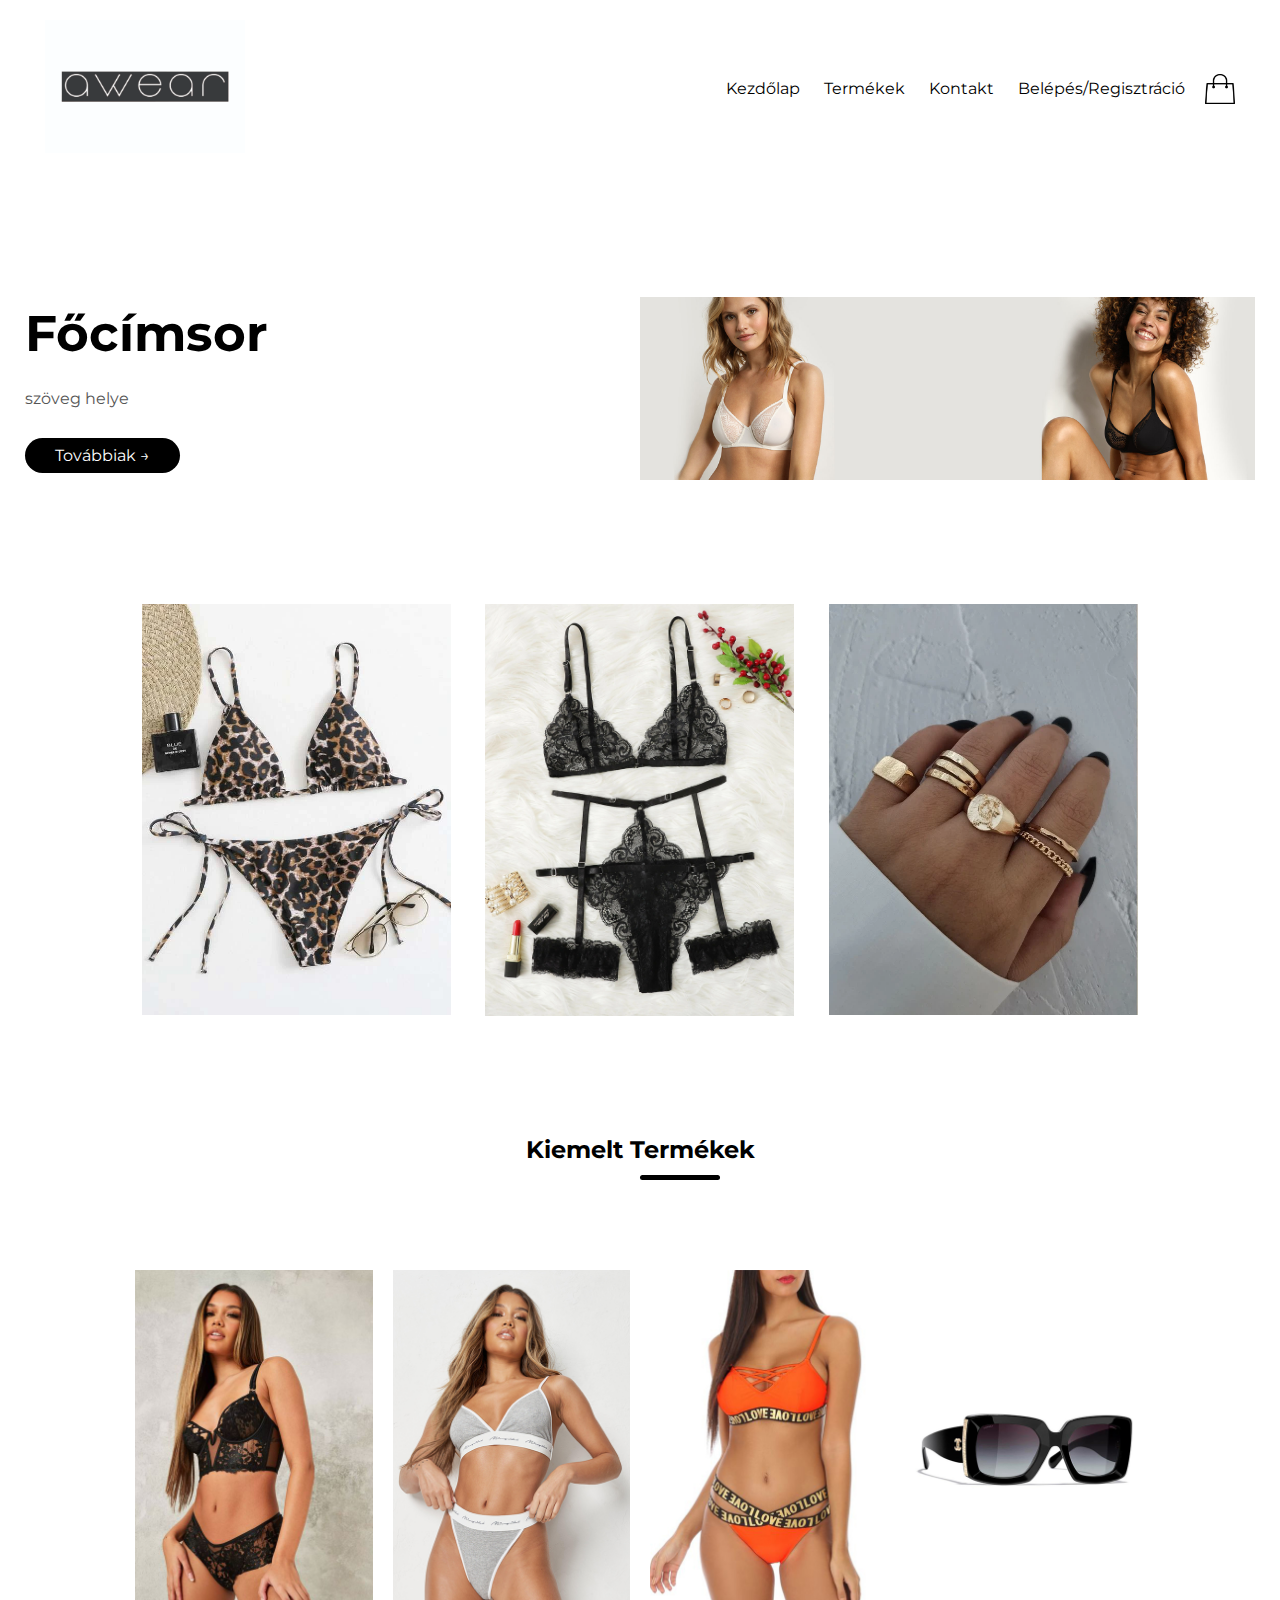
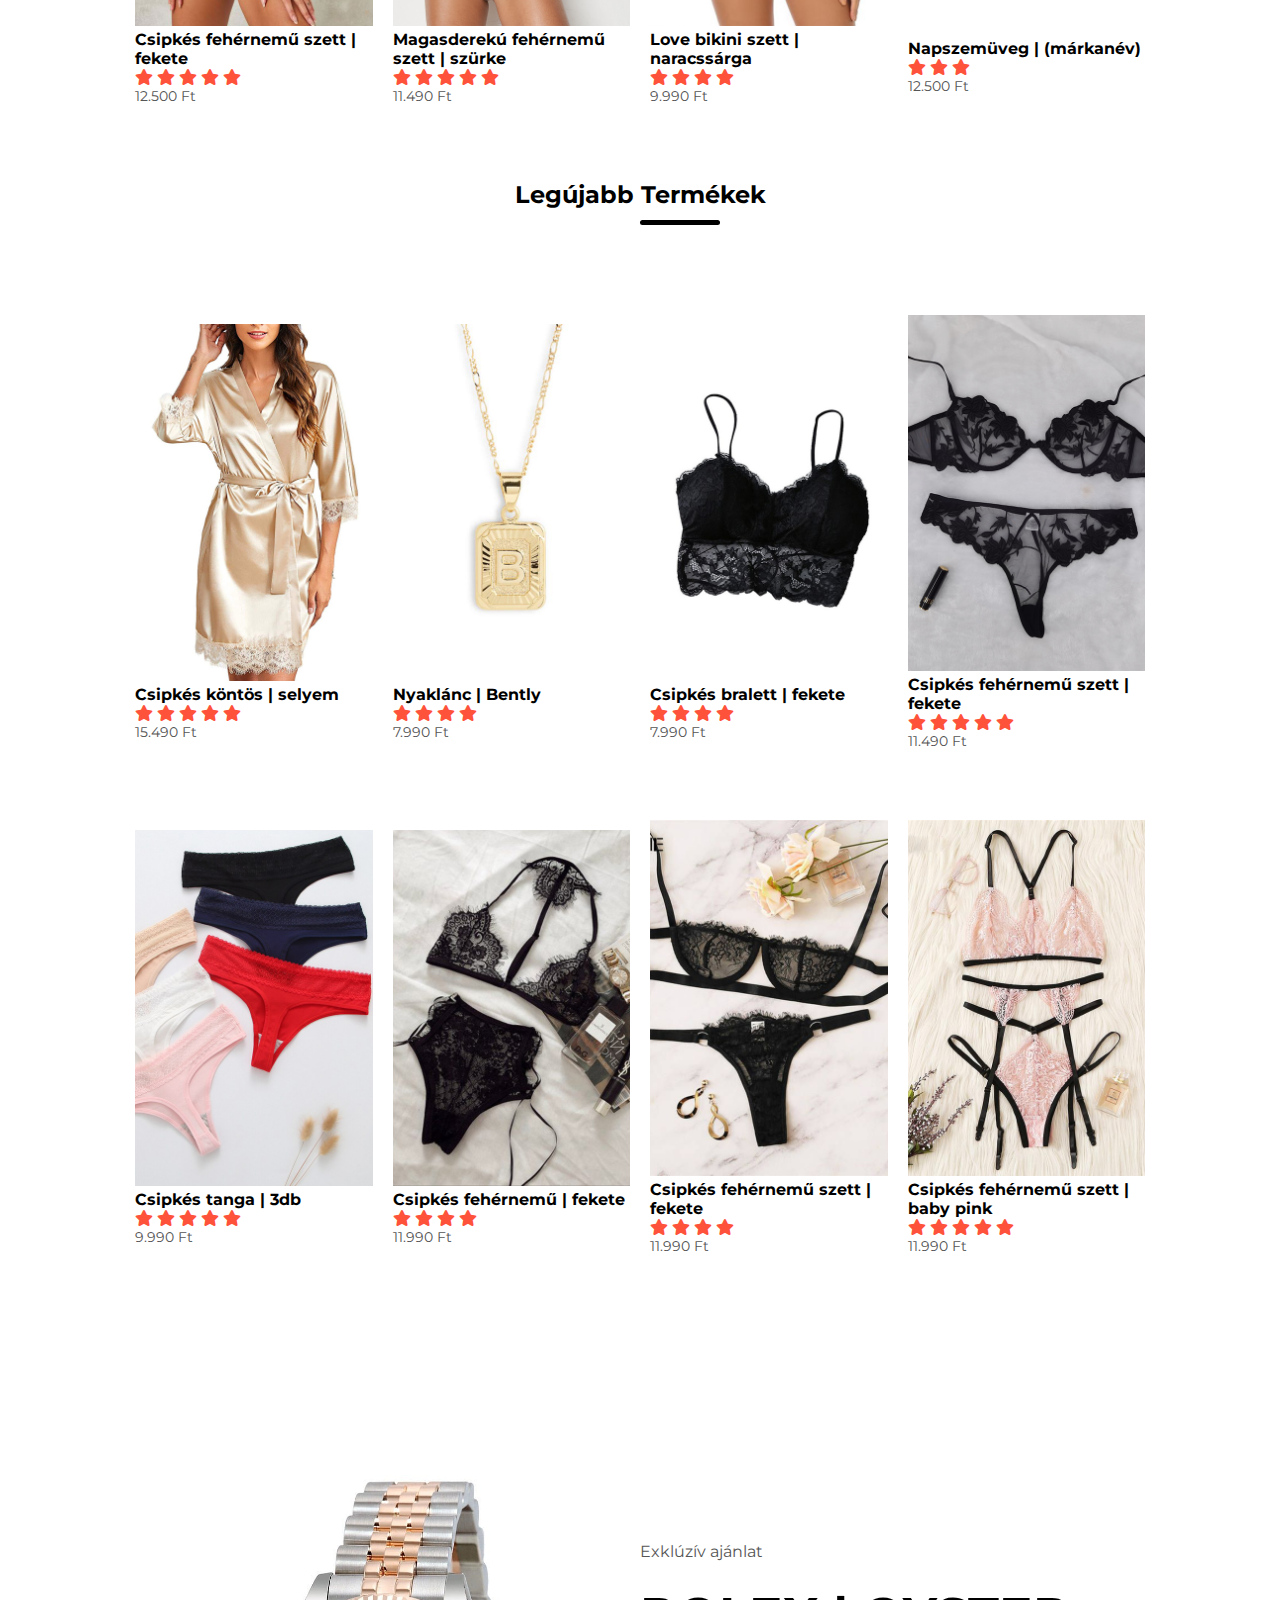
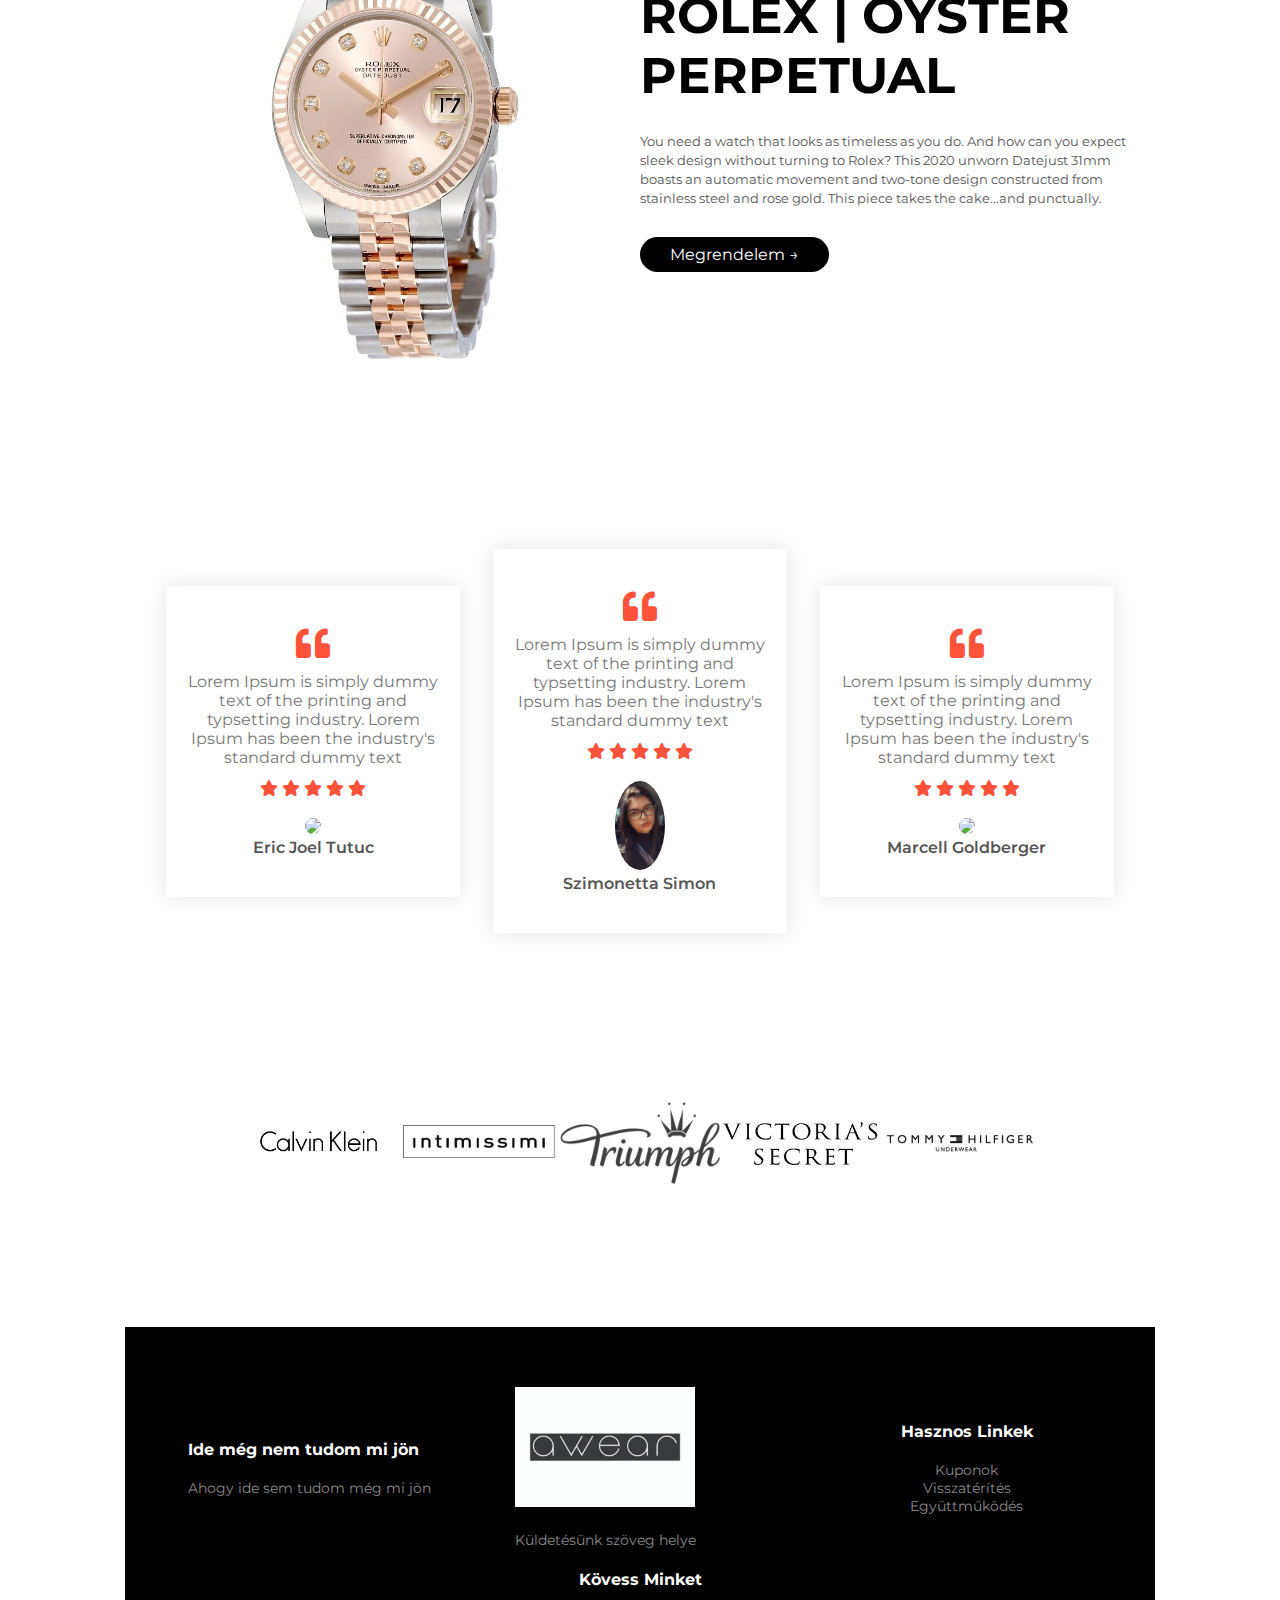
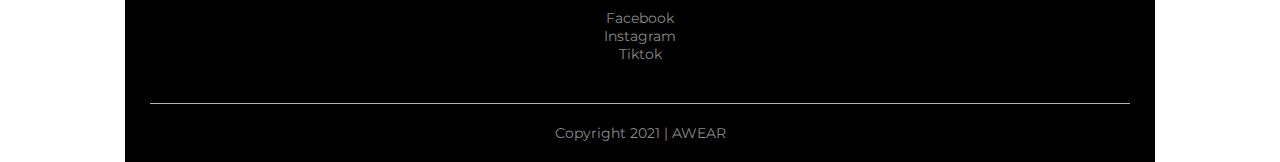
==== commit 351ed24f: "Add files via upload" ====
--- a/index.html
+++ b/index.html
@@ -2,6 +2,7 @@
 <html lang="en">
 <head>
   <meta charset="utf-8">
+  <meta name="viewport" contet="width=device-width, initial-scale=1.0">
   <title>AWEAR | Ecommerce Website </title>
   <link rel="stylesheet" href="style.css">
   <link rel="preconnect" href="https://fonts.gstatic.com">
@@ -15,7 +16,7 @@
   <div class="container">
     <div class="navbar">
       <div class="logo">
-        <img src="Images/logo.jpg" width="125px">
+        <img src="Images/logo.jpg" width="200px">
       </div>
       <nav>
         <ul id="MenuItems">
@@ -43,7 +44,7 @@
   
   <!----- featured categories ------>
     <div class="categories">
-      <div class="small-contanier">
+      <div class="small-container">
          <div class="row">
         <div class="col-3">
           <img src="Images/swimwear.webp">
@@ -61,7 +62,7 @@
   </div>
 
   <!----- featured products ------>  
-     <div class="small-contanier">
+     <div class="small-container">
         <h2 class="title">Kiemelt Termékek</h2>
         <div class="row">
           <div class="col-4">
@@ -330,7 +331,7 @@
         </div>
   <!---------- js for toggle menu ---------->
         <script>
-             var MenuItmes = document.getElementById("MenuItems");
+             var MenuItems = document.getElementById("MenuItems");
             
              MenuItems.style.maxHeight = "0px";
           
--- a/style.css
+++ b/style.css
@@ -27,13 +27,13 @@
 }
 a{
     text-decoration: none;
-    color: #555;
+    color: #000;
 }
 p{
     color: #555;
 }
 .container{
-    max-width: 100%;
+    max-width: 1300px;
     margin: auto;
     padding-left: 25px;
     padding-right: 25px;
@@ -46,16 +46,17 @@
 }
 .col-2{
     flex-basis: 50%;
-    min-width: 700px;
-    text-align: right;
+    min-width: 300px;
+    text-align: left;
 }
 .col-2 img{
-    max-width: 50%;
-    padding: 50px; 0;
+    max-width: 100%;
+    padding: 50px 0;
 }
 .col-2 h1{
     font-size: 50px;
     line-height: 60px;
+    margin: 25px 0;
 }
 .button{
     display: inline-block;
@@ -82,7 +83,7 @@
 .col-3{
     flex-basis: 30%;
     min-width: 250px;
-  margin-bottom: 30px;
+    margin-bottom: 30px;
 }
 .col-3 img{
     width: 100%;
@@ -101,28 +102,29 @@
     transition: transform 0.5s;
 }
 .col-4 img{
+    width: 100%;
 }
 .title{
     text-align: center;
     margin: 0 auto 80px;
     position: relative;
     line-height: 60px;
-    color: #000000;
+    color: #000;
   
 }
 .title::after{
     content: '';
     background: #000;
-    width: 150px;
+    width: 80px;
     height: 5px;
     border-radius: 5px;
     position: absolute;
     bottom: 0;
-    left: 46%;
+    left: 50%;
     transform: translateX(-50);
 }
 .h4{
-    color: #000000;
+    color: #000;
     font-weight: normal;
 }
 .col-4 p{
@@ -140,14 +142,17 @@
     margin-top: 80px;
     padding: 30px 0;   
 }
-.offer img{
-    
+.col-2 .offer img{
+    padding: 50px;
 }
 small{
     color: #555;
 }
+
+/*-----------testimonial----------*/
+
 .testimonial{
-    padding-top: 60px;
+    padding-top: 100px;
 }
 .testimonial .col-3{
     text-align: center;
@@ -159,7 +164,7 @@
 .testimonial .col-3 img{
     width: 50px;
     margin-top: 20px;
-    border-radius: 100%;
+    border-radius: 50%;
    
 }
 .testimonial .col-3:hover{
@@ -270,7 +275,15 @@
   }
   .menu-icon{
       display: block;
-      cursor: pointer;
-    
+      cursor: pointer;    
+  } 
+}
+/*---media query for less than 600 screen size---*/
+@media only screen and (max-width: 600px){
+  .row{
+      text-align: center;
+  }
+  .col-2, .col-3, .col-4{
+      flex-basis: 100%;
   }
 }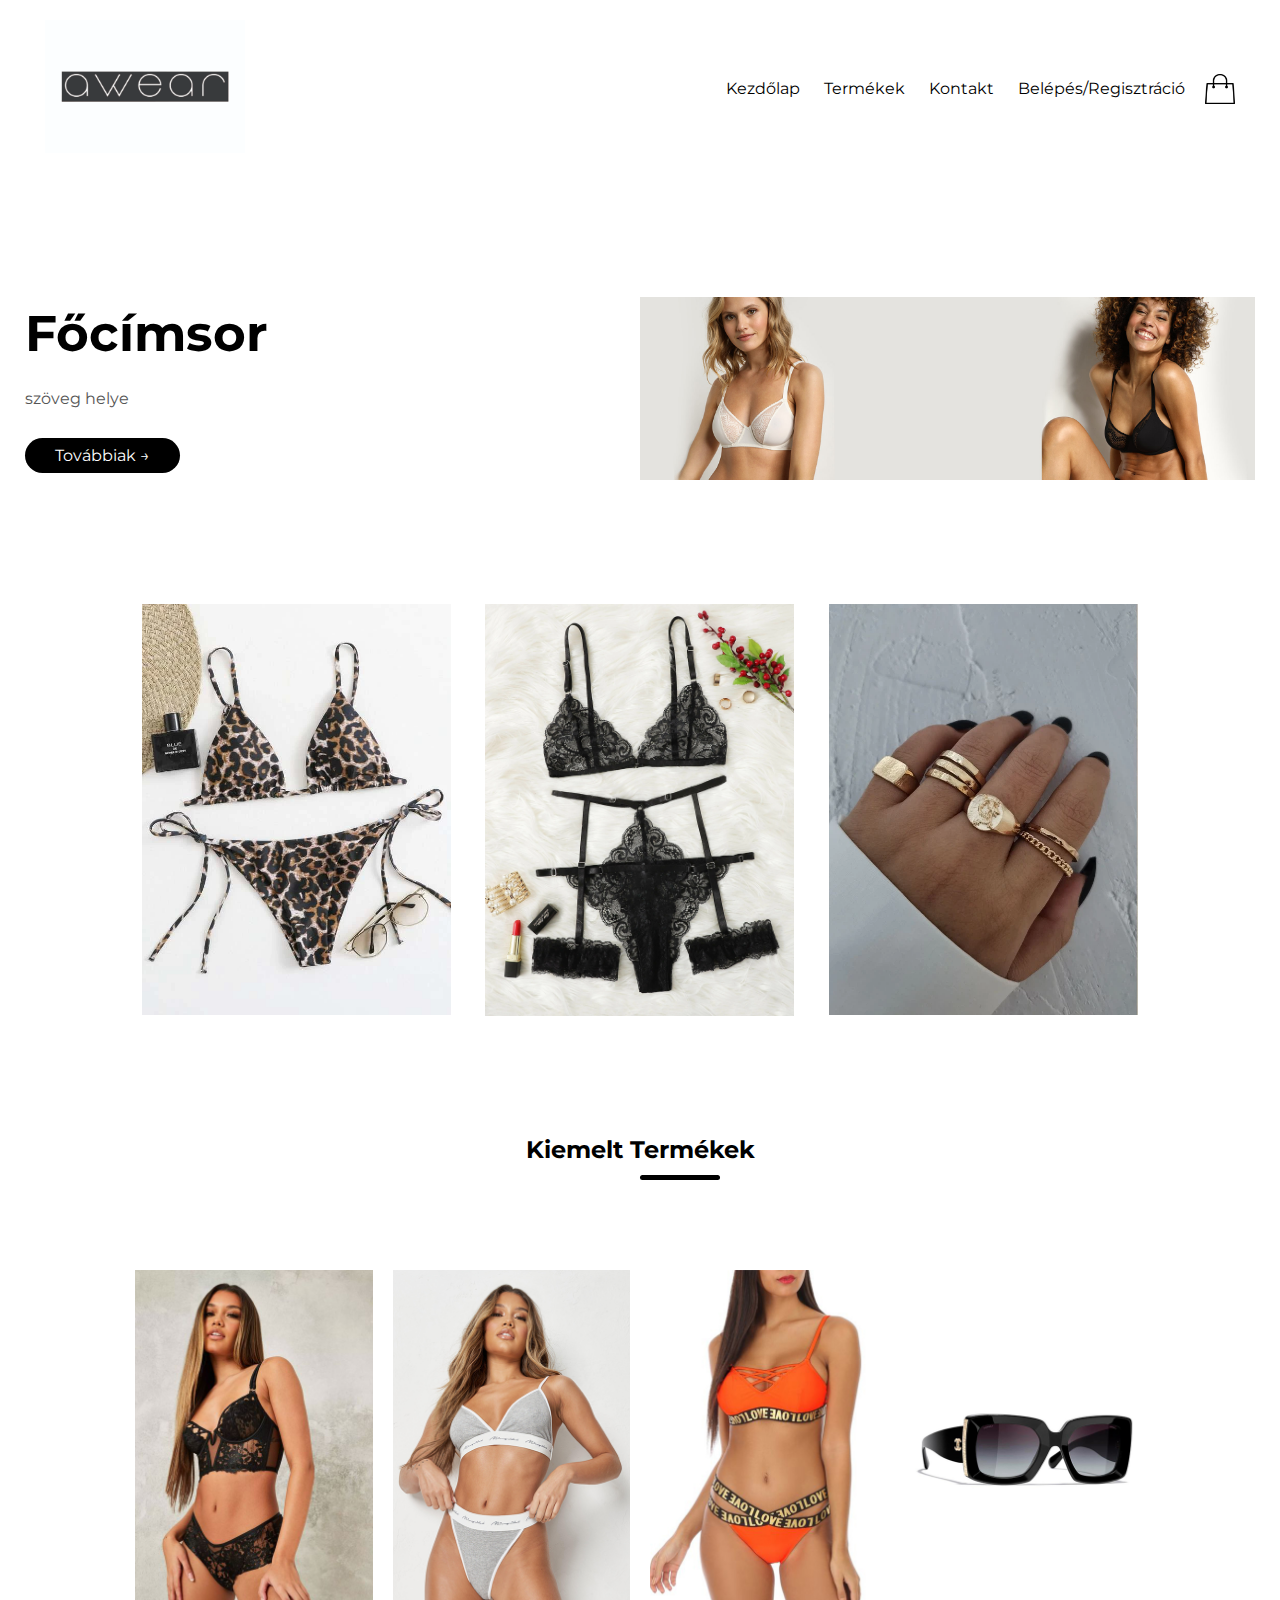
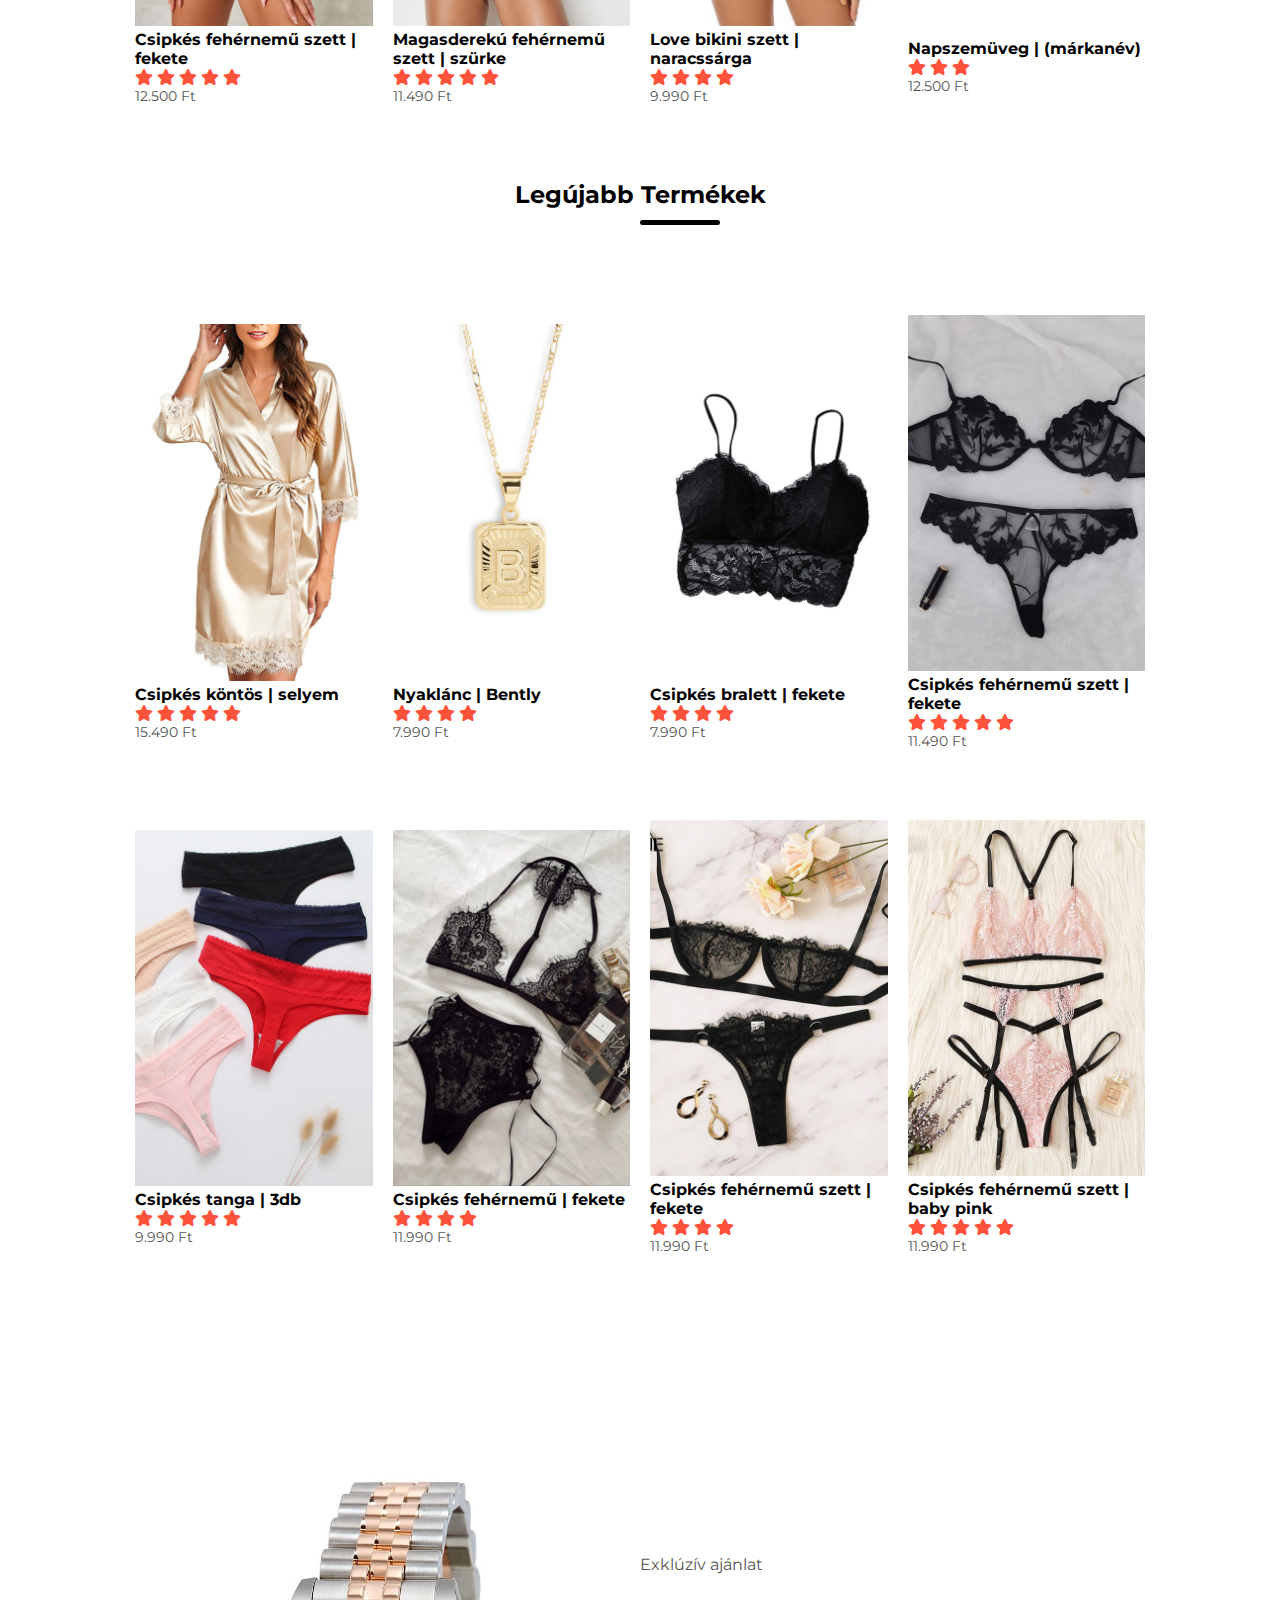
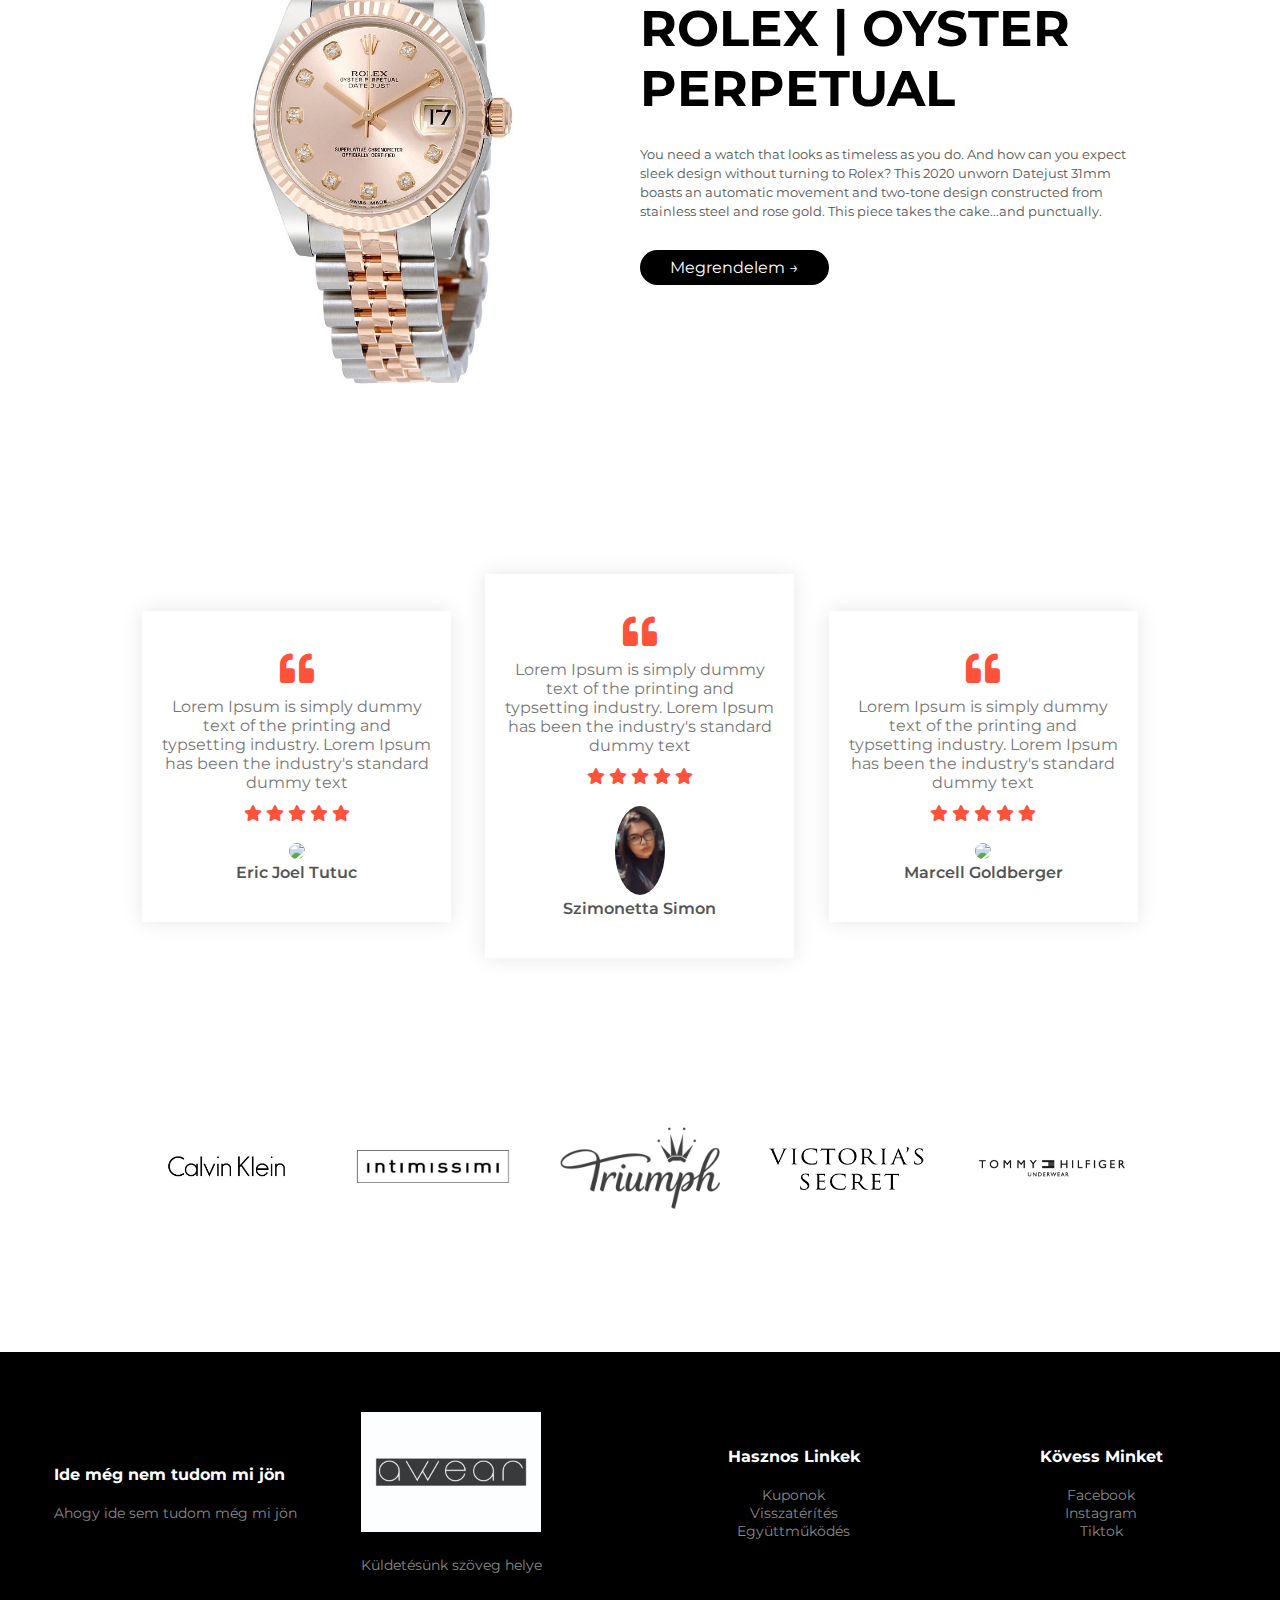
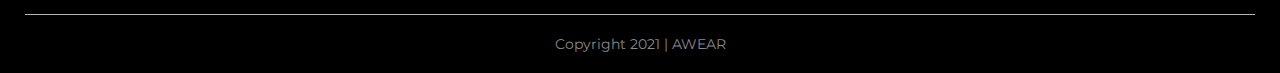
==== commit 0379f8d6: "Add files via upload" ====
--- a/index.html
+++ b/index.html
@@ -62,7 +62,7 @@
   </div>
 
   <!----- featured products ------>  
-     <div class="small-container">
+  <div class="small-container">
         <h2 class="title">Kiemelt Termékek</h2>
         <div class="row">
           <div class="col-4">
@@ -206,8 +206,10 @@
             </div>
             <p>11.990 Ft</p>
           </div>
-  </div>
-  
+    </div>
+       </div>
+    </div>
+    
   <!----- offer ------>
              
       <div class="offer">
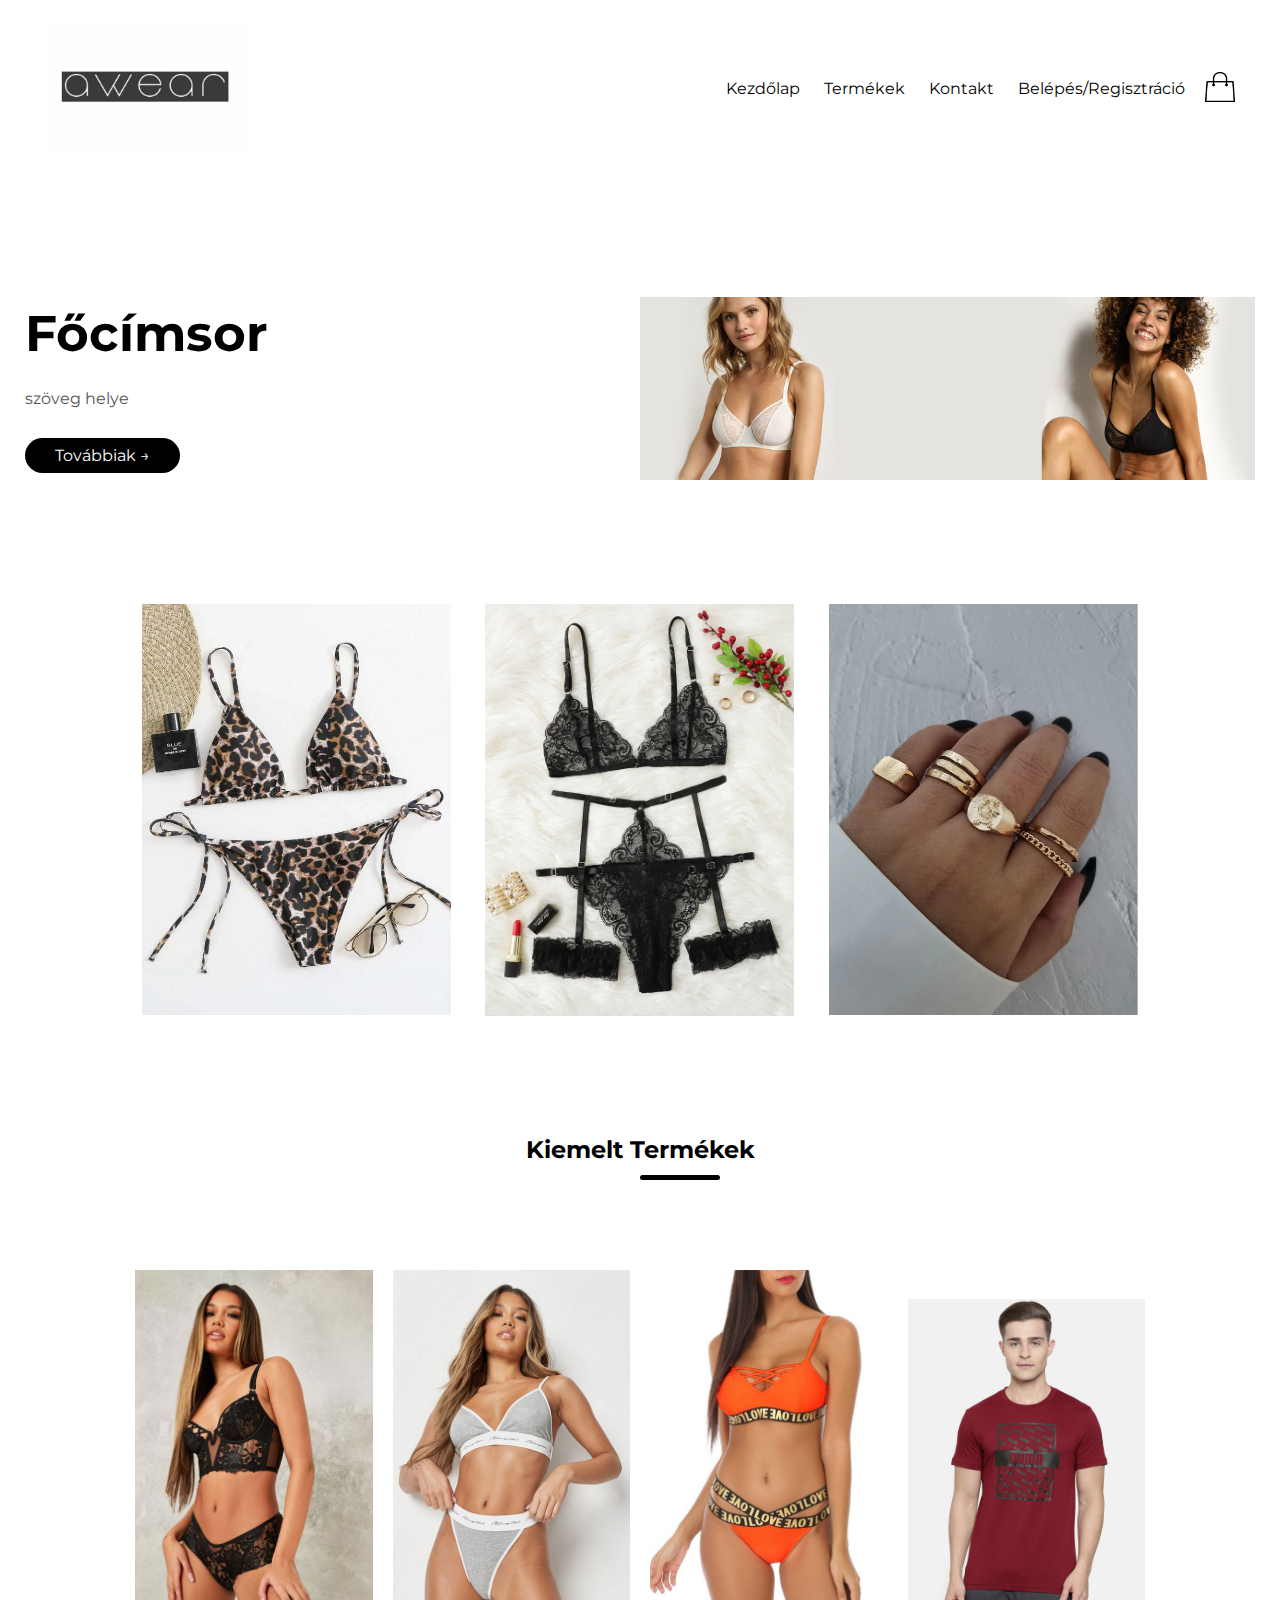
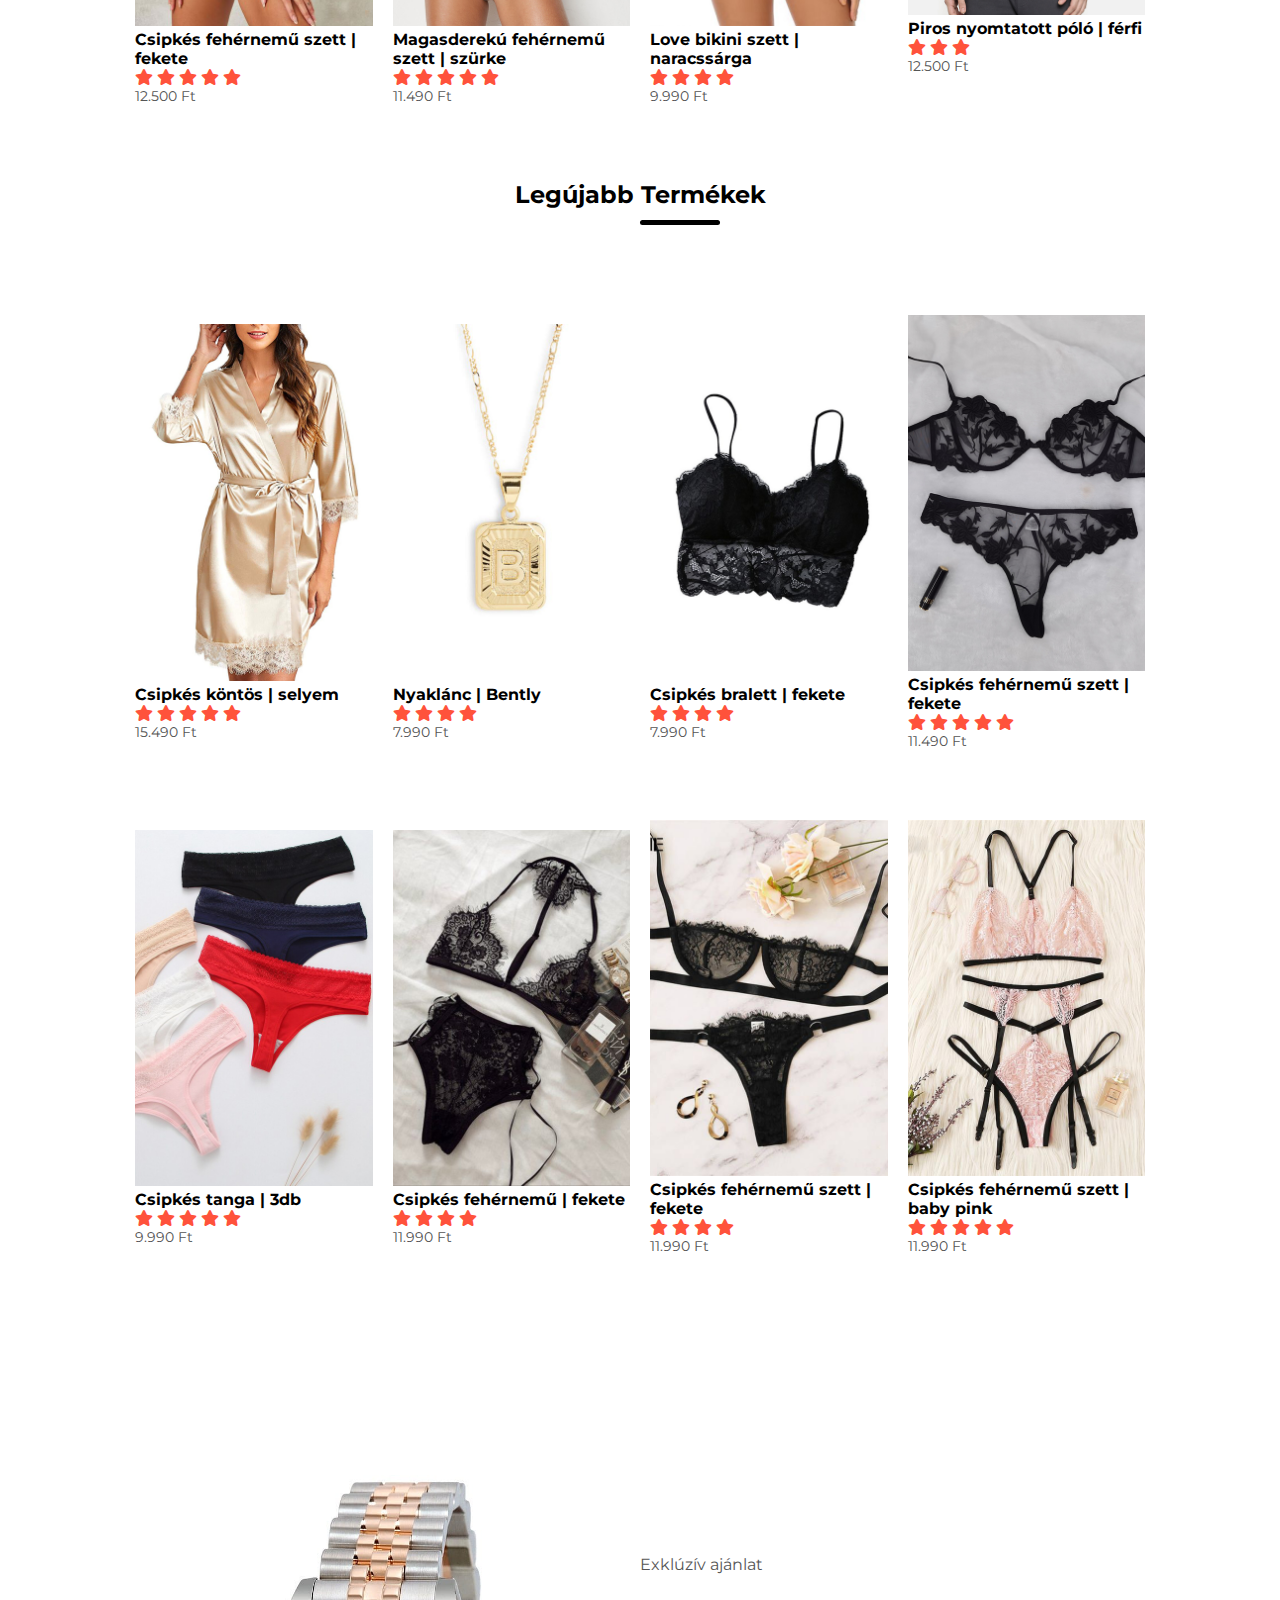
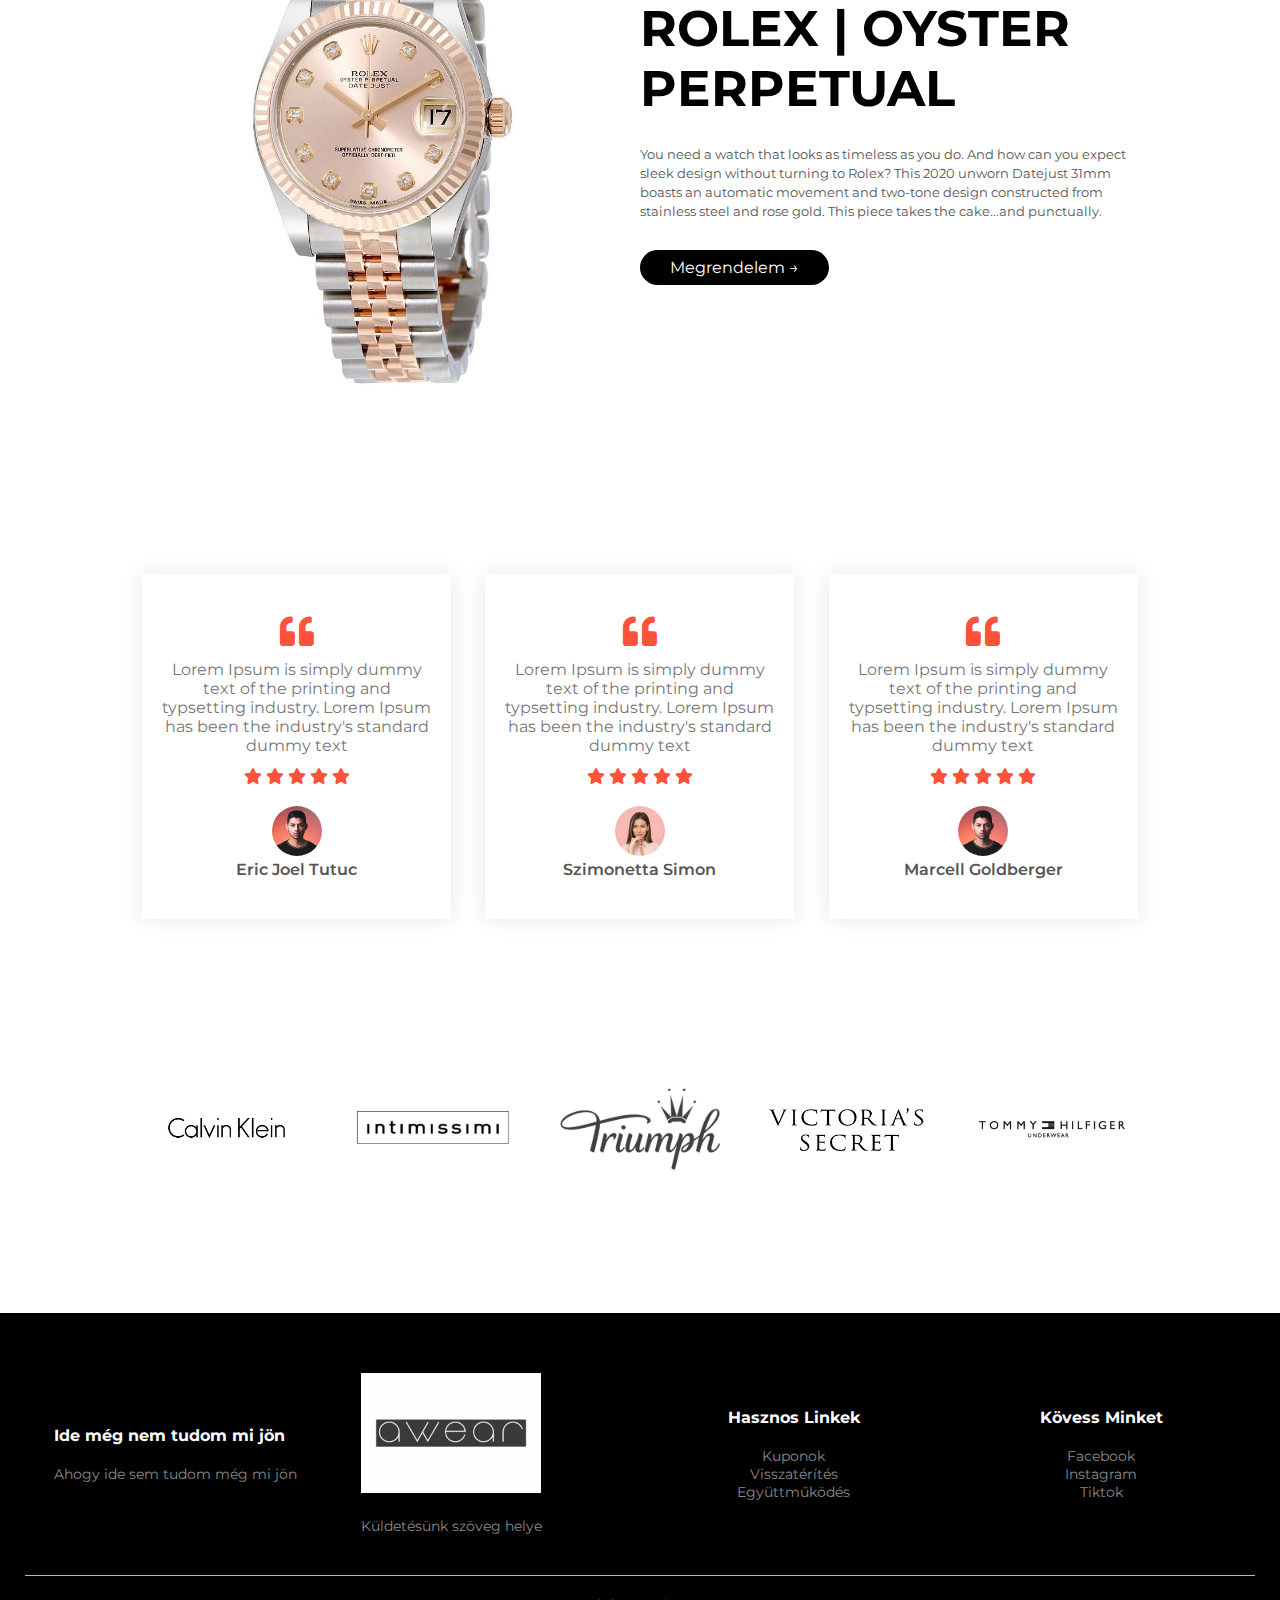
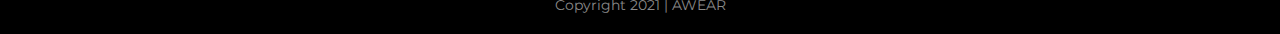
==== commit 5bbb5058: "Add files via upload" ====
--- a/index.html
+++ b/index.html
@@ -16,17 +16,17 @@
   <div class="container">
     <div class="navbar">
       <div class="logo">
-        <img src="Images/logo.jpg" width="200px">
+      <a href="index.html"><img src="Images/logo.jpg" width="200px"></a>
       </div>
       <nav>
         <ul id="MenuItems">
-          <li><a href="">Kezdőlap</a></li>
-          <li><a href="">Termékek</a></li>
+          <li><a href="index.html">Kezdőlap</a></li>
+          <li><a href="products.html">Termékek</a></li>
           <li><a href="">Kontakt</a></li>
-          <li><a href="">Belépés/Regisztráció</a></li>
+          <li><a href="account.html">Belépés/Regisztráció</a></li>
         </ul>
       </nav>
-      <img src="Images/cart.png" width="30px" height="30px">
+      <a href="cart.html"><img src="Images/cart.png" width="30px" height="30px"></a>
       <img src="Images/menu-oval.png" class="menu-icon" onclick="menutoggle()">
     </div>
     <div class="row">
@@ -101,8 +101,8 @@
             <p>9.990 Ft</p>
           </div>
           <div class="col-4">
-            <img src="Images/sunglasses.jpg">
-            <h4>Napszemüveg | (márkanév) </h4>
+           <a href="products_details.html"><img src="Images/product-1.jpg"></a>
+           <a href="products_details.html"><h4>Piros nyomtatott póló | férfi </h4></a>
             <div class="rating">
             <i class="fa fa-star" aria-hidden="true"></i>
             <i class="fa fa-star" aria-hidden="true"></i>
@@ -159,6 +159,7 @@
             </div>
             <p>11.490 Ft</p>
           </div>
+         </div>
               <div class="row">
           <div class="col-4">
             <img src="Images/picture%201.jpg">
@@ -207,7 +208,7 @@
             <p>11.990 Ft</p>
           </div>
     </div>
-       </div>
+       
     </div>
     
   <!----- offer ------>
@@ -244,7 +245,7 @@
               <i class="fa fa-star" ></i>
               <i class="fa fa-star" ></i>
               </div>
-              <img src="Images/felhaszn%C3%A1l%C3%B3-1.jpg">
+              <img src="Images/user-2.png">
               <h3>Eric Joel Tutuc</h3>
             </div>
              <div class="col-3">
@@ -257,7 +258,7 @@
               <i class="fa fa-star" ></i>
               <i class="fa fa-star" ></i>
               </div>
-              <img src="Images/felhaszn%C3%A1l%C3%B3-3.jpeg">
+              <img src="Images/user-3.png">
               <h3>Szimonetta Simon</h3>
             </div>
              <div class="col-3">
@@ -270,7 +271,7 @@
               <i class="fa fa-star" ></i>
               <i class="fa fa-star" ></i>
               </div>
-              <img src="Images/felhaszn%C3%A1l%C3%B3-2.jpg">
+              <img src="Images/user-2.png">
               <h3>Marcell Goldberger</h3>
             </div>
           </div>
--- a/style.css
+++ b/style.css
@@ -250,6 +250,206 @@
     margin-left: 20px;
     display: none;
 }
+/*---------- minden termék ----------*/
+
+.row-2{
+    justify-content: space-between;
+    margin: 100px auto 50px;
+}
+select{
+    border: 1px solid #000;
+    padding: 5px;
+}
+select:focus{
+    outline: #fff;
+}
+
+.page-button{
+    margin: 0 auto 80px;
+}
+
+.page-button span{
+    display: inline-block;
+    border: 1px solid #000;
+    margin-left: 10px;
+    width: 40px;
+    height: 40px;
+    text-align: center;
+    line-height: 40px;
+    cursor: pointer;
+}
+
+.page-button span:hover{
+    background: #000;
+    color: #fff;
+}
+
+/*---------- termék részletek----------*/
+
+.single-product{
+    margin-top: 80px;
+}
+.single-product .col-2 img{
+    padding: 0;
+}
+.single-product .col-2{
+    padding: 20px;
+}
+.single-product h4{
+    margin: 20px 0;
+    font-size: 22px;
+    font-weight: bold;
+}
+.single-product select{
+    display: block;
+    padding: 10px;
+    margin-top: 20px;
+}
+.single-product input{
+    width: 50px;
+    height: 40px;
+    padding-left: 10px;
+    font-size: 20px;
+    margin-right: 10px;
+    border: 1px solid #000;
+}
+input:focus{
+  outline: none;
+}
+.single-product .fa{
+    color: #000;
+    margin-left: 10px;
+}
+.small-img-row{
+    display: flex;
+    justify-content: space-between;
+}
+.small-img-col{
+    flex-basis: 24%;
+    cursor: pointer;
+}
+
+/*----------kosár termékek----------*/
+.cart-page{
+    margin: 80px auto;
+}
+table{
+    width: 100%;
+    border-collapse: collapse;
+}
+.cart-info{
+    display: flex;
+    flex-wrap: wrap;
+}
+th{
+    text-align: left;
+    padding: 5px;
+    color: #fff;
+    background: #000;
+    font-weight: normal;
+}
+td{
+    padding: 10px 5px;
+}
+td input{
+    width: 40px;
+    height: 30px;
+    padding: 5px;
+}
+td a{
+    color: #ff523b;
+    font-size: 12px;
+}
+td img{
+    width: 80px;
+    height: 80px;
+    margin-right: 10px;
+}
+.total-price{
+    display: flex;
+    justify-content: flex-end;
+}
+.total-price table{
+    border-top: 3px solid #000;
+    width: 100%;
+    max-width: 410px;
+}
+td:last-child{
+    text-align: right;
+}
+th:last-child{
+    text-align: right;
+}
+
+/*---------- felhasználói oldal ----------*/
+.account-page{
+    padding: 50px 0;
+    background: radial-gradient(#fff,#000)
+}
+.form-container{
+    background: #fff;
+    width: 300px;
+    height: 400px;
+    position: relative;
+    text-align: center;
+    padding: 20px 0;
+    margin: auto;
+    box-shadow: 0 0 20px 0px rgba(0,0,0,0.1);
+    overflow: hidden;
+}
+.form-container span{
+    font-weight: bold;
+    padding: 0 10px;
+    color: #555;
+    cursor: pointer;
+    width: 130px;
+    display: inline-block;
+}
+.form-button{
+    display: inline-block;
+}
+.form-container form{
+    max-width: 300px;
+    padding: 0 20px;
+    position: absolute;
+    top 130px;
+    transition: transform 1s;
+}
+form input{
+    width: 100%;
+    height: 30px;
+    margin: 10px 0;
+    padding: 0 10px;
+    border: 1px solid #ccc;
+}
+form .button{
+    width: 100%;
+    border: none;
+    cursor: pointer;
+    margin: 10px 0;  
+}
+form .button:focus{
+    outline: none;
+}
+#LoginForm{
+    left: -300px;
+}
+#RegFrom{
+    left: 0;
+}
+form a{
+  font-size: 12px;
+}
+#Indicator{
+    width: 110px;
+    border: none;
+    background: #000;
+    height: 3px;
+    margin-top: 8px;
+    transform: translateX(100px);
+    transition: transform 1s;
+}
+
 
 /*---------- média lekérdezés a menüre ----------*/
 
@@ -286,4 +486,17 @@
   .col-2, .col-3, .col-4{
       flex-basis: 100%;
   }
+  .single-product .row{
+      text-align: left;
+  }
+  .single-product .col-2{
+      padding: 20px ;
+  }
+  .single-product h1{
+      font-size: 26px;
+      line-height: 32px;
+  }
+  .cart-info p{
+      display: none;
+  }
 }